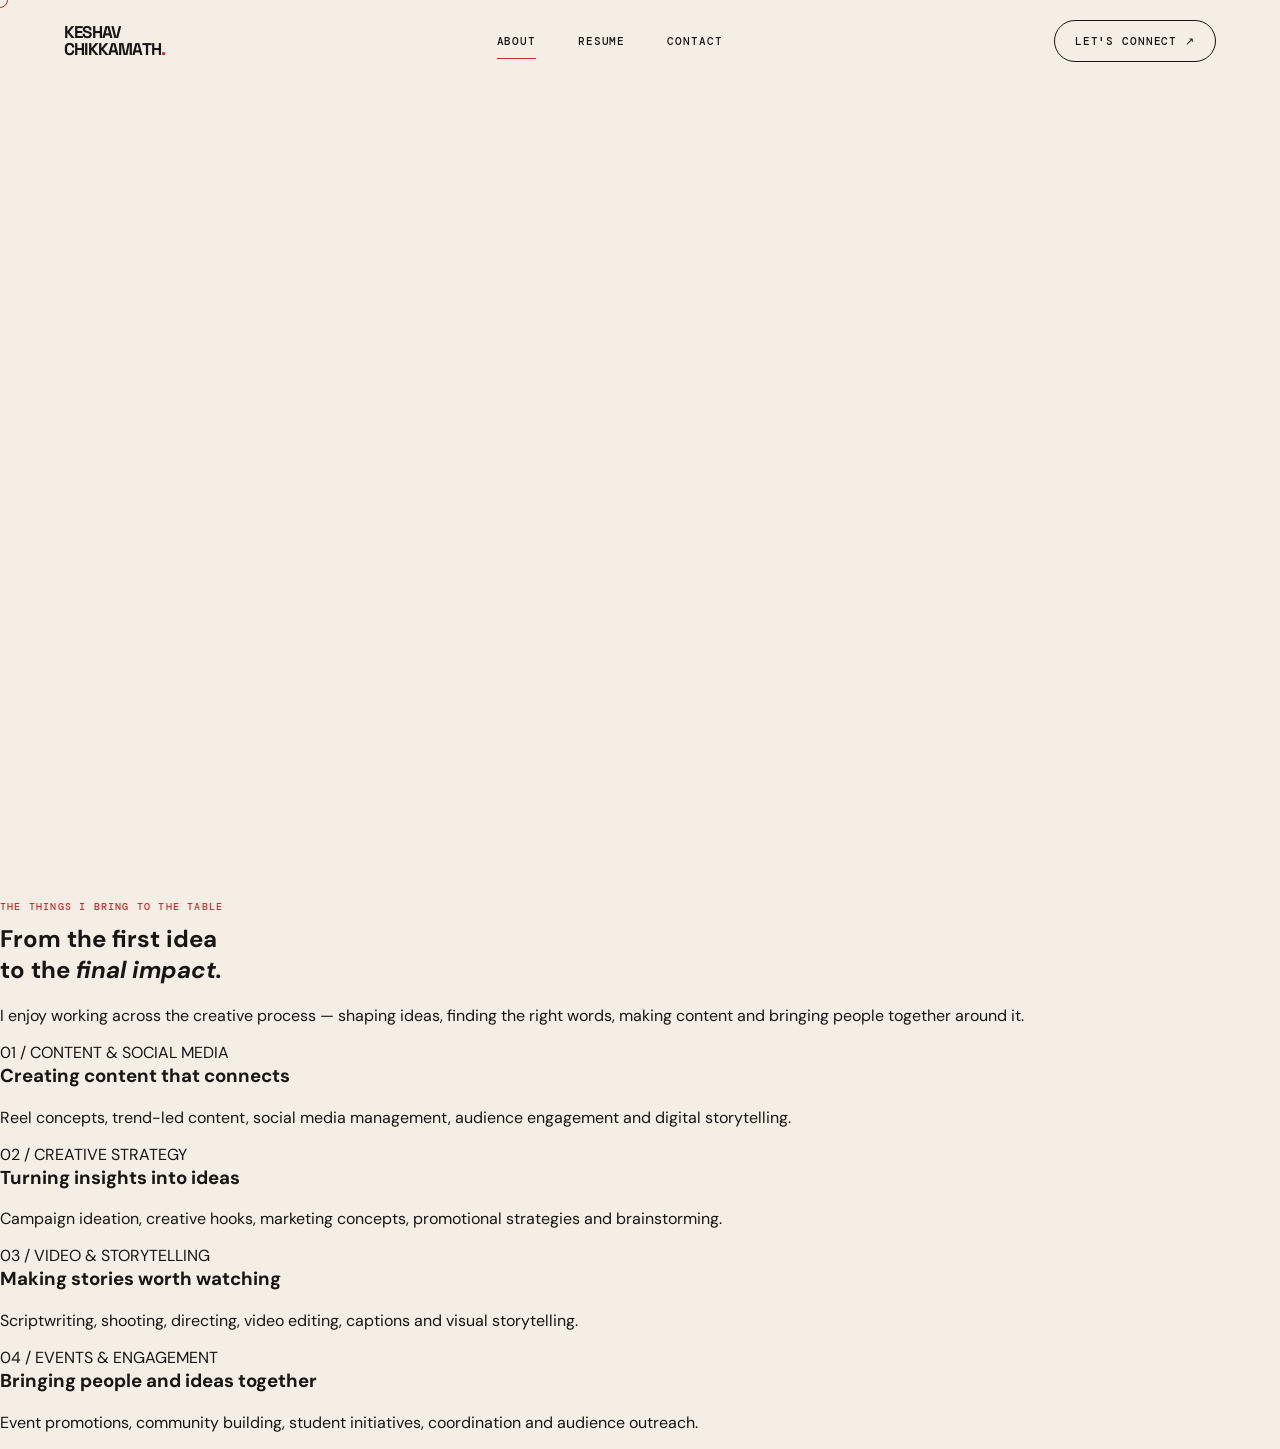
==== index.html @ b5259163 "Add expertise and skills section below About hero" ====
<!doctype html>
<html lang="en">
<head>
  <meta charset="utf-8"><meta name="viewport" content="width=device-width,initial-scale=1">
  <meta name="description" content="Keshav Chikkamath — Content Marketer, Brand Storyteller and aspiring Ad Filmmaker.">
  <meta name="theme-color" content="#f4eee4">
  <title>Keshav Chikkamath — Ideas. Impact. Inspiration.</title>
  <link rel="stylesheet" href="styles.css?v=20261123-head-hover-boundary">
</head>
<body class="home-page">
  <div class="cursor-dot" aria-hidden="true"></div>
  <header class="site-header">
    <a class="wordmark" href="index.html">KESHAV<br>CHIKKAMATH<span>.</span></a>
    <nav aria-label="Main navigation">
      <a class="active" href="index.html">About</a><a href="resume.html">Resume</a><a href="contact.html">Contact</a>
    </nav>
    <button class="menu-toggle" aria-label="Toggle menu" aria-expanded="false">☰</button>
    <a class="header-cta" href="contact.html">Let's connect ↗</a>
  </header>

  <main>
  <section class="hero-stage video-hero">

    <video
      id="heroVideo"
      class="hero-video"
      autoplay
      muted
      loop
      playsinline
      preload="auto"
    >
      <source
        src="./Man_typing_on_laptop_71f9d0cd_1080p.mp4"
        type="video/mp4"
      >
    </video>

    <button class="hotspot video-hotspot brain-hotspot"
      data-href="creativity.html"
      data-sound
      aria-label="See my creativity">
      <span class="hotspot-label">See my creativity ↗</span>
    </button>

    <button class="hotspot video-hotspot laptop-hotspot"
      data-href="work.html"
      data-sound
      aria-label="See my work">
      <span class="hotspot-label">See my work ↗</span>
    </button>

    <button class="hotspot video-hotspot bag-hotspot"
      data-href="journey.html"
      data-sound
      aria-label="See my background">
      <span class="hotspot-label">See my background ↗</span>
    </button>

  </section>
  <section class="expertise-section" id="expertise">
    <div class="expertise-heading">
      <p class="eyebrow">THE THINGS I BRING TO THE TABLE</p>
      <h2>From the first idea<br>to the <em>final impact.</em></h2>
      <p>I enjoy working across the creative process — shaping ideas, finding the right words, making content and bringing people together around it.</p>
    </div>
    <div class="expertise-grid">
      <article class="expertise-card expertise-pink"><span>01 / CONTENT &amp; SOCIAL MEDIA</span><h3>Creating content that connects</h3><p>Reel concepts, trend-led content, social media management, audience engagement and digital storytelling.</p></article>
      <article class="expertise-card expertise-blue"><span>02 / CREATIVE STRATEGY</span><h3>Turning insights into ideas</h3><p>Campaign ideation, creative hooks, marketing concepts, promotional strategies and brainstorming.</p></article>
      <article class="expertise-card expertise-yellow"><span>03 / VIDEO &amp; STORYTELLING</span><h3>Making stories worth watching</h3><p>Scriptwriting, shooting, directing, video editing, captions and visual storytelling.</p></article>
      <article class="expertise-card expertise-lilac"><span>04 / EVENTS &amp; ENGAGEMENT</span><h3>Bringing people and ideas together</h3><p>Event promotions, community building, student initiatives, coordination and audience outreach.</p></article>
    </div>
  </section>
  </main>
  <script src="script.js"></script>
</body>
</html>
---- styles.css ----
@import url('https://fonts.googleapis.com/css2?family=DM+Mono:wght@400;500&family=DM+Sans:wght@400;500;600;700;800&family=Space+Grotesk:wght@400;500;600;700&display=swap');
:root{--paper:#f4eee4;--paper2:#ebe1d3;--ink:#171615;--red:#c92c2c;--muted:#746e66;--line:rgba(23,22,21,.18);--display:'Space Grotesk',sans-serif;--body:'DM Sans',sans-serif;--mono:'DM Mono',monospace}
*{box-sizing:border-box}html{scroll-behavior:smooth}body{margin:0;background:var(--paper);color:var(--ink);font-family:var(--body);cursor:auto}a{color:inherit;text-decoration:none}button{font:inherit;color:inherit}.cursor-dot{position:fixed;top:-8px;left:-8px;width:16px;height:16px;border:1px solid var(--red);border-radius:50%;pointer-events:none;z-index:1000;transition:width .18s,height .18s,background .18s;mix-blend-mode:multiply}.cursor-hover{width:30px;height:30px;background:rgba(201,44,44,.14)}
.site-header{height:82px;padding:0 5vw;display:flex;align-items:center;justify-content:space-between;position:relative;z-index:20;background:var(--paper)}.wordmark{font:700 17px/1 var(--display);letter-spacing:-.8px}.wordmark span{color:var(--red)}.site-header nav{display:flex;gap:42px}.site-header nav a,.header-cta{font:500 11px var(--mono);text-transform:uppercase;letter-spacing:.08em}.site-header nav a{padding:10px 0;border-bottom:1px solid transparent}.site-header nav a:hover,.site-header nav a.active{border-color:var(--red)}.header-cta{border:1px solid var(--ink);padding:13px 20px;border-radius:50px;transition:.2s}.header-cta:hover{background:var(--red);border-color:var(--red);color:white}.menu-toggle{display:none;border:0;background:none;font-size:22px}
.hero-stage{position:relative;min-height:min(760px,calc(100vh - 82px));overflow:hidden;background:#eae2d7}.hero-art{position:absolute;inset:0;width:100%;height:100%;object-fit:cover;object-position:center;display:block}.hero-overlay{position:absolute;inset:0;pointer-events:none}.hero-copy{position:absolute;left:5.5%;top:16%;max-width:34%;pointer-events:none}.eyebrow,.section-kicker,.page-topline,.reel-tag,.timeline-date{font:500 10px var(--mono);letter-spacing:.12em;text-transform:uppercase}.eyebrow{color:var(--red)}h1,h2,h3,p{margin-top:0}.hero-copy h1{font:700 clamp(48px,7vw,104px)/.82 var(--display);letter-spacing:-.085em;text-transform:uppercase;color:var(--red);margin:26px 0 24px}.hero-copy h1 em,.page-hero h1 em,.contact-hero h1 em{font-style:normal;color:var(--ink)}.role-line{font-size:clamp(14px,1.5vw,19px);font-weight:600;line-height:1.45}.hotspot{position:absolute;border:0;background:transparent;pointer-events:auto;cursor:pointer;border-radius:16px}.hotspot:focus-visible{outline:3px solid var(--red);outline-offset:5px}.hotspot-label{position:absolute;white-space:nowrap;background:var(--paper);border:1px solid var(--ink);padding:11px 15px;font:600 12px var(--mono);box-shadow:4px 4px 0 var(--red);opacity:0;transform:translateY(8px);transition:.2s}.hotspot:hover .hotspot-label,.hotspot:focus-visible .hotspot-label{opacity:1;transform:translateY(0)}.brain-hotspot{right:17%;top:8%;width:23%;height:29%}.brain-hotspot .hotspot-label{right:0;bottom:-4px}.laptop-hotspot{left:11%;bottom:8%;width:29%;height:34%}.laptop-hotspot .hotspot-label{left:20%;top:5%}.bag-hotspot{right:6%;bottom:8%;width:23%;height:43%}.bag-hotspot .hotspot-label{right:0;bottom:8%}.tiny-note{position:absolute;left:36%;top:14%;font:italic 16px var(--display);transform:rotate(-7deg);pointer-events:none}.hero-bottom-note{position:absolute;bottom:18px;left:50%;transform:translateX(-50%);display:flex;align-items:center;gap:14px;font:11px var(--mono);pointer-events:none}.scribble-line{width:38px;height:1px;background:var(--ink)}
.paper-section{padding:110px 10vw;display:grid;grid-template-columns:1fr 1.3fr 1.2fr;gap:28px;align-items:start}.section-kicker{color:var(--red)}.intro-strip h2,.section-heading h2,.evidence-section h2{font:600 clamp(34px,4.6vw,62px)/.98 var(--display);letter-spacing:-.07em}.intro-strip h2 span,.section-heading h2 span,.evidence-section h2 span{color:var(--red)}.intro-strip>p{max-width:390px;color:#514b45;line-height:1.7;font-size:15px}.text-link{grid-column:3;font:500 11px var(--mono);text-transform:uppercase;border-bottom:1px solid var(--red);padding-bottom:8px;justify-self:start}.three-door-section{padding:30px 5vw 120px}.door-grid{display:grid;grid-template-columns:repeat(3,1fr);gap:16px;margin-top:24px}.door-card{min-height:340px;padding:28px;position:relative;overflow:hidden;display:flex;flex-direction:column;justify-content:flex-end;transition:transform .35s,opacity .6s;opacity:0;transform:translateY(20px)}.door-card.revealed{opacity:1;transform:none}.door-card:hover{transform:translateY(-8px)}.door-red{background:var(--red);color:white}.door-cream{background:#e5d8c7}.door-black{background:var(--ink);color:var(--paper)}.door-number{position:absolute;top:24px;left:26px;font:11px var(--mono)}.door-illustration{position:absolute;right:28px;top:24px;font:100px var(--display);opacity:.35}.door-card h3{font:700 clamp(35px,4vw,55px)/.9 var(--display);letter-spacing:-.07em;margin-bottom:14px}.door-card p{font-size:13px;max-width:220px;opacity:.8}.door-arrow{position:absolute;right:28px;bottom:26px;font-size:25px}
.site-footer{border-top:1px solid var(--line);padding:24px 5vw;display:flex;justify-content:space-between;gap:20px;font:10px var(--mono);text-transform:uppercase;letter-spacing:.06em}.site-footer a{color:var(--red)}
.inner-page{padding:0 5vw 90px}.page-topline{display:flex;justify-content:space-between;padding:25px 0;border-bottom:1px solid var(--line);color:var(--muted)}.page-topline a{color:var(--red)}.page-hero{min-height:410px;padding:90px 8vw 75px;position:relative;overflow:hidden}.page-hero h1,.contact-hero h1{font:700 clamp(62px,10vw,130px)/.82 var(--display);letter-spacing:-.09em;margin:22px 0}.page-hero>p:not(.eyebrow),.contact-hero>p:not(.eyebrow){max-width:490px;font-size:17px;line-height:1.6;color:#57514b}.creative-hero:after{content:"✳";position:absolute;right:12%;top:14%;font-size:210px;color:var(--red);opacity:.12;transform:rotate(18deg)}.sticker{position:absolute;right:16%;bottom:42px;background:var(--red);color:white;padding:22px 17px;font:700 15px/1.1 var(--display);transform:rotate(9deg);border-radius:50%}
.content-section{padding:50px 8vw 100px}.section-heading{display:flex;align-items:end;justify-content:space-between;gap:20px}.section-intro{max-width:620px;line-height:1.7;color:var(--muted)}code{background:#e5d8c7;padding:3px 6px}.reel-grid{display:grid;grid-template-columns:repeat(3,1fr);gap:16px;margin-top:35px}.reel-tile{min-height:310px;padding:22px;display:flex;flex-direction:column;justify-content:flex-end;position:relative;overflow:hidden;transition:transform .3s,opacity .6s;opacity:0;transform:translateY(18px)}.reel-tile.revealed{opacity:1;transform:none}.reel-tile:hover{transform:translateY(-6px)}.reel-one{background:#d9c9b7}.reel-two{background:var(--red);color:white}.reel-three{background:#20201e;color:white}.reel-tile:before{content:"";position:absolute;width:210px;height:210px;border:1px solid currentColor;border-radius:50%;right:-45px;top:-40px;opacity:.25}.reel-tile b{font:700 34px/.95 var(--display);letter-spacing:-.06em;max-width:220px}.reel-tag{position:absolute;top:22px;left:22px}.reel-tile small{font:10px var(--mono);margin-top:14px;opacity:.75}.play-mark{position:absolute;right:22px;bottom:22px;font-size:26px}.note-card{margin-top:40px;padding:25px;background:#e8ddcf;display:flex;align-items:center;gap:25px;flex-wrap:wrap}.note-card strong{font:700 24px var(--display)}.note-card span{flex:1;color:var(--muted)}.note-card a{color:var(--red);font:11px var(--mono);text-transform:uppercase}
.laptop-section{padding:35px 8vw 95px}.laptop-shell{max-width:1000px;margin:auto}.laptop-top{height:36px;background:#292927;color:#f4eee4;border-radius:12px 12px 0 0;padding:0 18px;display:flex;align-items:center;justify-content:space-between;font:10px var(--mono)}.camera-dot{width:5px;height:5px;border-radius:50%;background:#777}.window-controls{letter-spacing:8px}.desktop{min-height:500px;background:#d9d1c5;display:grid;grid-template-columns:150px 1fr;border:9px solid #292927;border-top:0}.desktop-sidebar{background:#272725;color:#e9e0d4;padding:22px 15px;display:flex;flex-direction:column;gap:25px;font:9px var(--mono);letter-spacing:.07em}.avatar-chip{width:42px;height:42px;border-radius:50%;background:var(--red);display:grid;place-items:center;font:700 15px var(--display)}.desktop-main{padding:30px;position:relative}.desktop-welcome h2{font:700 38px/.9 var(--display);letter-spacing:-.06em;margin:12px 0}.desktop-welcome p{color:var(--muted);font-size:12px}.folder-grid{display:grid;grid-template-columns:repeat(4,1fr);gap:12px;margin-top:25px}.folder{background:rgba(255,255,255,.55);border:1px solid rgba(0,0,0,.1);padding:15px 10px;display:flex;flex-direction:column;align-items:flex-start;gap:8px;text-align:left;cursor:pointer;transition:.2s}.folder:hover{background:white;transform:translateY(-4px);box-shadow:4px 4px 0 var(--red)}.folder-icon{font-size:28px;color:var(--red)}.folder b{font-size:11px}.folder small{font-size:9px;color:var(--muted)}.project-window{display:none;position:absolute;right:25px;bottom:24px;width:min(440px,calc(100% - 50px));background:var(--paper);border:1px solid var(--ink);padding:28px;box-shadow:8px 8px 0 var(--red);z-index:2}.project-window.project-open{display:block;animation:pop .25s ease}.project-window h3{font:700 30px/.95 var(--display);letter-spacing:-.06em;margin:14px 0}.project-window p{font-size:13px;line-height:1.65;color:#5c554e}.close-project{position:absolute;right:12px;top:8px;border:0;background:none;font-size:23px;cursor:pointer}.project-footnote{font:9px var(--mono);color:var(--red)}.laptop-base{height:15px;width:108%;margin-left:-4%;background:linear-gradient(#999,#c9c2b8);border-radius:0 0 35px 35px}.evidence-section{padding:20px 8vw 100px}.evidence-grid{display:grid;grid-template-columns:repeat(3,1fr);gap:18px;perspective:1100px}.evidence-card{position:relative;isolation:isolate;overflow:hidden;padding:26px;background:linear-gradient(135deg,rgba(255,255,255,.68),rgba(255,255,255,.22));border:1px solid rgba(255,255,255,.78);border-top-color:rgba(255,255,255,.95);border-left-color:rgba(255,255,255,.9);border-radius:18px;box-shadow:0 12px 28px rgba(53,42,30,.12),inset 0 1px 0 rgba(255,255,255,.8),inset 0 -1px 0 rgba(255,255,255,.28);backdrop-filter:blur(16px);-webkit-backdrop-filter:blur(16px);display:flex;flex-direction:column;gap:14px;min-height:165px;opacity:0;transform:translateY(15px) rotateX(3deg);transition:opacity .5s,transform .35s,box-shadow .35s}.evidence-card:before{content:"";position:absolute;z-index:-1;inset:0;background:radial-gradient(circle at 12% 0%,rgba(255,255,255,.9),transparent 48%),linear-gradient(145deg,rgba(255,255,255,.22),transparent 60%);pointer-events:none}.evidence-card.revealed{opacity:1;transform:none}.evidence-card:hover{transform:translateY(-7px);box-shadow:0 20px 38px rgba(53,42,30,.18),inset 0 1px 0 rgba(255,255,255,.95)}.evidence-card b{font:700 clamp(24px,2.5vw,32px)/1.05 var(--display);color:var(--red);letter-spacing:-.04em}.evidence-card span{font-size:13px;line-height:1.55;color:#514a43}
.journey-hero{background:#e9dfd2;margin-top:20px}.journey-hero:after{content:"✂";position:absolute;right:12%;top:15%;font-size:180px;opacity:.13;transform:rotate(-20deg)}.timeline{max-width:820px;margin:65px auto 100px;padding-left:40px;border-left:1px dashed var(--red)}.timeline-item{position:relative;margin:0 0 45px;opacity:0;transform:translateY(18px);transition:.5s}.timeline-item.revealed{opacity:1;transform:none}.timeline-item:before{content:"";position:absolute;left:-47px;top:3px;width:13px;height:13px;background:var(--red);border:4px solid var(--paper);border-radius:50%}.timeline-date{display:block;color:var(--red);margin-bottom:12px}.timeline-paper{position:relative;background:#fffaf1;padding:35px;max-width:650px;box-shadow:5px 7px 0 #d9cbbb;transform:rotate(-1deg)}.timeline-item:nth-child(even) .timeline-paper{transform:rotate(1deg)}.timeline-paper h2{font:700 30px var(--display);letter-spacing:-.05em;margin:8px 0}.timeline-paper p{color:#5b554f;line-height:1.6;margin:0;max-width:520px}.paper-stamp{font:10px var(--mono);color:var(--red);border:1px solid var(--red);padding:5px 8px;display:inline-block;transform:rotate(-5deg)}.paper-red{background:#d23832;color:white}.paper-red p,.paper-red .paper-stamp{color:white}.paper-red .paper-stamp{border-color:white}.paper-dark{background:#252422;color:white}.paper-dark p{color:#d1c8bc}.paper-dark .paper-stamp{color:#f1c8c0;border-color:#f1c8c0}.tape{position:absolute;top:-9px;left:42%;width:75px;height:20px;background:rgba(201,44,44,.24);transform:rotate(-4deg)}.closing-note{text-align:center;padding:65px 20px;background:#e9dfd2}.closing-note h2{font:700 clamp(38px,6vw,72px)/.95 var(--display);letter-spacing:-.07em;margin:20px 0 30px}.closing-note h2 em{color:var(--red);font-style:normal}.button-link{display:inline-block;background:var(--red);color:white;padding:15px 22px;border-radius:50px;font:11px var(--mono);text-transform:uppercase;letter-spacing:.06em;transition:.2s}.button-link:hover{background:var(--ink);transform:translateY(-3px)}
.resume-hero{padding-bottom:45px}.resume-preview{max-width:900px;margin:0 auto;background:white;border:1px solid var(--line);box-shadow:0 15px 50px rgba(0,0,0,.08)}.resume-toolbar{height:48px;padding:0 18px;background:#242321;color:white;display:flex;justify-content:space-between;align-items:center;font:10px var(--mono)}.resume-toolbar a{color:#f3b5ae}.resume-preview iframe{width:100%;height:1050px;border:0;display:block}
.contact-hero{padding:100px 8vw 80px;background:#e9dfd2}.contact-hero h1{font-size:clamp(58px,9vw,118px)}.email-big{display:inline-block;margin-top:28px;font:600 clamp(17px,2.4vw,29px) var(--display);border-bottom:2px solid var(--red);padding-bottom:8px;overflow-wrap:anywhere}.contact-links{display:grid;grid-template-columns:repeat(3,1fr);gap:14px;padding:45px 0}.contact-links a{padding:25px;border:1px solid var(--line);display:flex;flex-direction:column;gap:20px;transition:.2s}.contact-links a:hover{background:var(--red);color:white;transform:translateY(-5px)}.contact-links span{font:10px var(--mono);letter-spacing:.1em}.contact-links b{font:600 21px var(--display)}
@keyframes pop{from{opacity:0;transform:scale(.96) translateY(8px)}to{opacity:1;transform:scale(1) translateY(0)}}
@media(max-width:800px){.site-header{height:70px;padding:0 5vw}.site-header nav{display:none;position:absolute;top:70px;left:0;right:0;background:var(--paper);padding:22px 5vw;flex-direction:column;gap:18px;border-bottom:1px solid var(--line)}.site-header nav.nav-open{display:flex}.menu-toggle{display:block;margin-left:auto;margin-right:18px}.header-cta{font-size:9px;padding:10px 13px}.hero-stage{min-height:680px}.hero-art{object-fit:cover;object-position:52% center}.hero-copy{left:6%;top:8%;max-width:54%}.hero-copy h1{font-size:clamp(44px,10vw,76px)}.tiny-note{display:none}.brain-hotspot{right:8%;top:27%;width:34%;height:18%}.laptop-hotspot{left:5%;bottom:10%;width:42%;height:25%}.bag-hotspot{right:4%;bottom:8%;width:33%;height:33%}.paper-section{padding:75px 7vw;grid-template-columns:1fr 1fr}.intro-strip>p{grid-column:2}.text-link{grid-column:2}.door-grid{grid-template-columns:1fr}.door-card{min-height:260px}.reel-grid{grid-template-columns:1fr 1fr}.desktop{grid-template-columns:95px 1fr}.desktop-sidebar{font-size:7px;padding:15px 8px}.desktop-main{padding:20px}.folder-grid{grid-template-columns:repeat(2,1fr)}.evidence-grid{grid-template-columns:1fr}.contact-links{grid-template-columns:1fr}.resume-preview iframe{height:800px}}
@media(max-width:520px){.site-header{padding:0 4vw}.wordmark{font-size:14px}.header-cta{display:none}.hero-stage{min-height:610px}.hero-art{object-position:51% center}.hero-copy{top:6%;max-width:65%}.hero-copy h1{font-size:48px}.role-line{font-size:12px}.brain-hotspot{top:32%;right:4%;width:40%;height:15%}.laptop-hotspot{left:3%;bottom:9%;width:48%;height:23%}.bag-hotspot{right:2%;bottom:8%;width:36%;height:31%}.hero-bottom-note{font-size:9px;white-space:nowrap}.paper-section{display:block;padding:65px 7vw}.intro-strip h2{margin:25px 0}.intro-strip>p{margin-bottom:22px}.text-link{display:inline-block}.three-door-section{padding:20px 5vw 70px}.site-footer{flex-wrap:wrap;font-size:9px}.page-topline{font-size:8px}.page-hero{padding:65px 6vw 55px;min-height:350px}.page-hero h1,.contact-hero h1{font-size:60px}.sticker{right:8%;bottom:15px;font-size:11px}.content-section,.laptop-section,.evidence-section{padding:35px 4vw 65px}.section-heading{display:block}.section-heading h2{margin-top:20px}.reel-grid{grid-template-columns:1fr}.reel-tile{min-height:240px}.desktop{grid-template-columns:1fr;border-width:6px}.desktop-sidebar{display:none}.desktop-main{padding:15px}.desktop-welcome h2{font-size:32px}.folder-grid{gap:8px}.folder{padding:12px 8px}.folder b{font-size:10px}.project-window{right:10px;bottom:10px;width:calc(100% - 20px);padding:22px}.project-window h3{font-size:25px}.timeline{margin:45px 0 70px;padding-left:25px}.timeline-item:before{left:-32px}.timeline-paper{padding:25px 20px}.timeline-paper h2{font-size:24px}.contact-hero{padding:70px 6vw}.contact-links{padding:25px 0}.resume-preview iframe{height:650px}.resume-toolbar{font-size:8px;padding:0 10px}}
@media(prefers-reduced-motion:reduce){*,*::before,*::after{scroll-behavior:auto!important;animation-duration:.01ms!important;transition-duration:.01ms!important}}


/* =========================================================
   HOMEPAGE VIDEO + CLICKABLE HOTSPOTS
   One positioning system only — percentages are relative
   to the full visible video stage.
   ========================================================= */

.video-hero {
  position: relative !important;
  width: 100% !important;
  height: calc(100svh - 82px) !important;
  min-height: 520px !important;
  max-height: none !important;
  margin: 0 !important;
  aspect-ratio: auto !important;
  overflow: hidden !important;
  isolation: isolate;
  background: #f4eee4;
}

.video-hero .hero-video {
  position: absolute !important;
  inset: 0 !important;
  display: block !important;
  width: 100% !important;
  height: 100% !important;
  object-fit: cover !important;
  object-position: center center !important;
  z-index: 1;
}

/* Invisible hit areas: match the actual objects, not the whole screen. */
.video-hero .video-hotspot {
  position: absolute !important;
  display: block !important;
  z-index: 5 !important;
  margin: 0 !important;
  padding: 0 !important;
  border: 0 !important;
  border-radius: 0 !important;
  background: transparent !important;
  box-shadow: none !important;
  cursor: pointer !important;
  overflow: visible !important;
  -webkit-tap-highlight-color: transparent;
}

.video-hero .video-hotspot:hover,
.video-hero .video-hotspot:active {
  background: transparent !important;
  box-shadow: none !important;
}

.video-hero .video-hotspot:focus-visible {
  outline: 2px dashed var(--red) !important;
  outline-offset: 4px;
}

/* Same label styling for all three hotspots. */
.video-hero .hotspot-label {
  position: absolute !important;
  z-index: 10 !important;
  display: flex !important;
  align-items: center !important;
  justify-content: center !important;
  width: 190px !important;
  min-width: 190px !important;
  max-width: 190px !important;
  height: 42px !important;
  min-height: 42px !important;
  box-sizing: border-box !important;
  padding: 0 8px !important;
  margin: 0 !important;
  white-space: nowrap !important;
  overflow: hidden !important;
  text-overflow: clip !important;
  background: var(--paper) !important;
  color: var(--ink) !important;
  border: 1px solid var(--ink) !important;
  border-bottom: 3px solid var(--red) !important;
  box-shadow: 4px 4px 0 var(--red) !important;
  font: 600 11px var(--mono) !important;
  line-height: 1 !important;
  opacity: 0 !important;
  visibility: hidden !important;
  transform: translateY(8px) !important;
  transition: opacity .2s ease, transform .2s ease, visibility .2s ease !important;
}

/* HEAD — label sits to the right of the head, not over the face. */
.video-hero .brain-hotspot {
  /* Clickable area covers the hair/head region so tapping the hair opens Creativity. */
  left: 51% !important;
  top: 0% !important;
  width: 21% !important;
  height: 25% !important;
}
.video-hero .brain-hotspot .hotspot-label {
  left: calc(100% + 12px) !important;
  right: auto !important;
  top: 48% !important;
  bottom: auto !important;
  transform: translate(0, 8px) !important;
}

/* LAPTOP — label sits just above the laptop. */
.video-hero .laptop-hotspot {
  left: 51% !important;
  top: 62% !important;
  width: 36% !important;
  height: 34% !important;
}
.video-hero .laptop-hotspot .hotspot-label {
  left: 50% !important;
  right: auto !important;
  top: -12px !important;
  bottom: auto !important;
  transform: translate(-50%, 8px) !important;
}

/* BACKPACK — label sits just to the right of the backpack. */
.video-hero .bag-hotspot {
  /* Hit area follows the backpack strap on the wearer's right shoulder. */
  left: 36% !important;
  top: 40% !important;
  width: 13% !important;
  height: 43% !important;
}
.video-hero .bag-hotspot .hotspot-label {
  /* Keep the background label beside the backpack, away from the laptop. */
  left: auto !important;
  right: calc(100% + 12px) !important;
  top: 8% !important;
  bottom: auto !important;
  transform: translate(0, 8px) !important;
}

/* Reveal all three labels with identical behaviour. */
.video-hero .video-hotspot:hover .hotspot-label,
.video-hero .video-hotspot:focus-visible .hotspot-label {
  opacity: 1 !important;
  visibility: visible !important;
}
.video-hero .brain-hotspot:hover .hotspot-label,
.video-hero .brain-hotspot:focus-visible .hotspot-label,
.video-hero .bag-hotspot:hover .hotspot-label,
.video-hero .bag-hotspot:focus-visible .hotspot-label {
  transform: translate(0, 0) !important;
}
.video-hero .laptop-hotspot:hover .hotspot-label,
.video-hero .laptop-hotspot:focus-visible .hotspot-label {
  transform: translate(-50%, 0) !important;
}

/* Smaller screens: preserve the full-screen stage and keep labels compact. */
@media (max-width: 800px) {
  .video-hero {
    height: calc(100svh - 70px) !important;
    min-height: 480px !important;
  }
  .video-hero .hero-video {
    object-position: center center !important;
  }
  .video-hero .hotspot-label {
    width: 170px !important;
    min-width: 170px !important;
    max-width: 170px !important;
    height: 38px !important;
    min-height: 38px !important;
    font-size: 9px !important;
  }
  .video-hero .brain-hotspot {
    /* Broader head/hair target on narrow screens too. */
    left: 43% !important;
    top: 2% !important;
    width: 27% !important;
    height: 25% !important;
  }
  .video-hero .laptop-hotspot {
    left: 48% !important;
    top: 64% !important;
    width: 43% !important;
    height: 32% !important;
  }
  .video-hero .bag-hotspot {
    left: 34% !important;
    top: 40% !important;
    width: 16% !important;
    height: 44% !important;
  }
  .video-hero .bag-hotspot .hotspot-label {
    left: auto !important;
    right: calc(100% + 5px) !important;
    top: 8% !important;
  }
}

@media (max-width: 520px) {
  .video-hero {
    min-height: 420px !important;
  }
  .video-hero .hotspot-label {
    width: 150px !important;
    min-width: 150px !important;
    max-width: 150px !important;
    height: 34px !important;
    min-height: 34px !important;
    font-size: 8px !important;
  }
  .video-hero .brain-hotspot .hotspot-label,
  .video-hero .bag-hotspot .hotspot-label {
    left: calc(100% + 5px) !important;
  }
  .video-hero .laptop-hotspot .hotspot-label {
    top: -8px !important;
  }
}

@media (prefers-reduced-motion: reduce) {
  .video-hero .hotspot-label {
    transition: none !important;
  }
}

/* FINAL OVERRIDE: all three homepage hover dialogue boxes are identical. */
.video-hero .video-hotspot > .hotspot-label,
.video-hero .brain-hotspot > .hotspot-label,
.video-hero .laptop-hotspot > .hotspot-label,
.video-hero .bag-hotspot > .hotspot-label {
  display: flex !important;
  align-items: center !important;
  justify-content: center !important;
  width: 200px !important;
  min-width: 200px !important;
  max-width: 200px !important;
  height: 46px !important;
  min-height: 46px !important;
  max-height: 46px !important;
  flex: 0 0 200px !important;
  box-sizing: border-box !important;
  padding: 0 !important;
  margin: 0 !important;
  font-family: var(--mono) !important;
  font-size: 11px !important;
  font-weight: 600 !important;
  line-height: 1 !important;
  letter-spacing: 0 !important;
  white-space: nowrap !important;
  overflow: hidden !important;
}

@media (max-width: 800px) {
  .video-hero .video-hotspot > .hotspot-label,
  .video-hero .brain-hotspot > .hotspot-label,
  .video-hero .laptop-hotspot > .hotspot-label,
  .video-hero .bag-hotspot > .hotspot-label {
    width: 180px !important;
    min-width: 180px !important;
    max-width: 180px !important;
    height: 42px !important;
    min-height: 42px !important;
    max-height: 42px !important;
    flex-basis: 180px !important;
    font-size: 10px !important;
  }
}

/* FINAL LABEL PLACEMENT: keep labels beside their objects, not over the laptop/face. */
.video-hero .brain-hotspot .hotspot-label {
  left: auto !important;
  right: calc(100% + 12px) !important;
  top: 42% !important;
  bottom: auto !important;
}
.video-hero .bag-hotspot .hotspot-label {
  left: auto !important;
  right: calc(100% + 12px) !important;
  top: 48% !important;
  bottom: auto !important;
}
@media (max-width: 520px) {
  .video-hero .brain-hotspot .hotspot-label,
  .video-hero .bag-hotspot .hotspot-label {
    left: auto !important;
    right: calc(100% + 6px) !important;
  }
}

/* Creativity label: keep the clickable target over the hair, but place its
   dialogue box to the right of the head so it never sits over the nose/face. */
.video-hero .brain-hotspot .hotspot-label {
  left: calc(100% + 10px) !important;
  right: auto !important;
  top: 0% !important;
  bottom: auto !important;
}
@media (max-width: 520px) {
  .video-hero .brain-hotspot .hotspot-label {
    left: auto !important;
    right: calc(100% + 6px) !important;
    top: 0% !important;
  }
}

/* Lift the creativity label slightly so it clears the eyes. */
.video-hero .brain-hotspot .hotspot-label {
  top: -22px !important;
}
@media (max-width: 520px) {
  .video-hero .brain-hotspot .hotspot-label {
    top: -22px !important;
  }
}

/* PRECISE CREATIVITY HOTSPOT + LABEL PLACEMENT (desktop and mobile). */
.video-hero .brain-hotspot {
  left: 52% !important;
  top: 2% !important;
  width: 15% !important;
  height: 13% !important;
}
.video-hero .brain-hotspot .hotspot-label {
  left: calc(100% + 12px) !important;
  right: auto !important;
  top: 0 !important;
  bottom: auto !important;
}
@media (max-width: 800px) {
  .video-hero .brain-hotspot {
    left: 45% !important;
    top: 2% !important;
    width: 20% !important;
    height: 14% !important;
  }
  .video-hero .brain-hotspot .hotspot-label {
    left: auto !important;
    right: calc(100% + 8px) !important;
    top: 0 !important;
    bottom: auto !important;
  }
}
/* Keep labels hidden unless the pointer is actually over that hotspot.
   Keyboard focus still has a visible outline on the button. */
.video-hero .video-hotspot:focus-visible .hotspot-label {
  opacity: 0 !important;
  visibility: hidden !important;
}
.video-hero .video-hotspot:hover .hotspot-label {
  opacity: 1 !important;
  visibility: visible !important;
}

/* CREATIVITY LABEL: centered directly above the head hotspot.
   Keep the hotspot hit-area unchanged until its exact boundary is visually confirmed. */
.video-hero .brain-hotspot > .hotspot-label {
  left: 50% !important;
  right: auto !important;
  top: -54px !important;
  bottom: auto !important;
  transform: translate(-50%, 8px) !important;
}
.video-hero .brain-hotspot:hover > .hotspot-label {
  transform: translate(-50%, 0) !important;
}

/* FINAL HEAD HOTSPOT CORRECTION — tight hair-only target; label above it. */
.video-hero .brain-hotspot {
  left: 51.5% !important;
  top: 0.5% !important;
  width: 12% !important;
  height: 14% !important;
}
.video-hero .brain-hotspot > .hotspot-label {
  left: 50% !important;
  right: auto !important;
  top: -54px !important;
  bottom: auto !important;
  pointer-events: none !important;
  transform: translate(-50%, 8px) !important;
}
.video-hero .brain-hotspot:hover > .hotspot-label {
  transform: translate(-50%, 0) !important;
}
@media (max-width: 800px) {
  .video-hero .brain-hotspot {
    left: 44% !important;
    top: 1% !important;
    width: 17% !important;
    height: 15% !important;
  }
}

/* Creativity label visibility is controlled by exact pointer coordinates in script.js,
   never by the browser's broad :hover state. */
.video-hero .brain-hotspot:hover > .hotspot-label,
.video-hero .brain-hotspot:focus-visible > .hotspot-label {
  opacity: 0 !important;
  visibility: hidden !important;
}
.video-hero .brain-hotspot.pointer-inside-head > .hotspot-label {
  opacity: 1 !important;
  visibility: visible !important;
  transform: translate(-50%, 0) !important;
}
.video-hero .brain-hotspot > .hotspot-label {
  pointer-events: none !important;
}

/* Keep the creativity label inside the visible video stage.
   The hero clips content above its top edge, so do not use a negative top offset. */
.video-hero .brain-hotspot > .hotspot-label {
  left: 50% !important;
  right: auto !important;
  top: 6px !important;
  bottom: auto !important;
  transform: translate(-50%, 0) !important;
  z-index: 30 !important;
}
.video-hero .brain-hotspot.pointer-inside-head > .hotspot-label {
  opacity: 1 !important;
  visibility: visible !important;
  transform: translate(-50%, 0) !important;
}

/* SINGLE SOURCE OF TRUTH — creativity hotspot.
   Its label is placed beside the head and shown only by the pointer-bound
   class added by script.js. It must not appear from generic :hover/focus rules. */
.video-hero .brain-hotspot > .hotspot-label {
  left: calc(100% + 12px) !important;
  right: auto !important;
  top: 0 !important;
  bottom: auto !important;
  transform: none !important;
  pointer-events: none !important;
  opacity: 0 !important;
  visibility: hidden !important;
  z-index: 30 !important;
}
.video-hero .brain-hotspot:hover > .hotspot-label,
.video-hero .brain-hotspot:focus > .hotspot-label,
.video-hero .brain-hotspot:focus-visible > .hotspot-label {
  opacity: 0 !important;
  visibility: hidden !important;
}
.video-hero .brain-hotspot.pointer-inside-head > .hotspot-label {
  opacity: 1 !important;
  visibility: visible !important;
  transform: none !important;
}
@media (max-width: 800px) {
  .video-hero .brain-hotspot > .hotspot-label {
    left: auto !important;
    right: calc(100% + 8px) !important;
    top: 0 !important;
  }
}

/* Head/face interaction area: do not move or resize the video.
   The pointer-bound visibility logic in script.js uses this button's rectangle. */
.video-hero .brain-hotspot {
  left: 48% !important;
  top: 0% !important;
  width: 20% !important;
  height: 50% !important;
}
.video-hero .brain-hotspot > .hotspot-label {
  left: calc(100% + 12px) !important;
  right: auto !important;
  top: 18% !important;
  bottom: auto !important;
  opacity: 0 !important;
  visibility: hidden !important;
  pointer-events: none !important;
  transform: none !important;
}
.video-hero .brain-hotspot:hover > .hotspot-label,
.video-hero .brain-hotspot:focus > .hotspot-label,
.video-hero .brain-hotspot:focus-visible > .hotspot-label {
  opacity: 0 !important;
  visibility: hidden !important;
}
.video-hero .brain-hotspot.pointer-inside-head > .hotspot-label {
  opacity: 1 !important;
  visibility: visible !important;
  transform: none !important;
}
@media (max-width: 800px) {
  .video-hero .brain-hotspot {
    left: 42% !important;
    top: 0% !important;
    width: 27% !important;
    height: 48% !important;
  }
  .video-hero .brain-hotspot > .hotspot-label {
    left: auto !important;
    right: calc(100% + 8px) !important;
    top: 18% !important;
  }
}

/* Fine adjustment: bring the creativity dialogue closer to the head. */
.video-hero .brain-hotspot > .hotspot-label {
  left: calc(100% + 2px) !important;
  right: auto !important;
}
@media (max-width: 800px) {
  .video-hero .brain-hotspot > .hotspot-label {
    left: auto !important;
    right: calc(100% + 2px) !important;
  }
}

/* Position the creativity label nearer the head itself, not beyond the
   far edge of the full head/face hotspot. */
.video-hero .brain-hotspot > .hotspot-label {
  left: 55% !important;
  right: auto !important;
}

/* Final proximity adjustment: move the creativity label substantially left
   within the head hotspot, so it sits beside the head rather than far away. */
.video-hero .brain-hotspot > .hotspot-label {
  left: 10% !important;
  right: auto !important;
}
@media (max-width: 800px) {
  .video-hero .brain-hotspot > .hotspot-label {
    left: 10% !important;
    right: auto !important;
  }
}


/* Final isolated hotspot boundaries and closer creativity label. */
.video-hero .brain-hotspot {
  left: 48% !important;
  top: 0% !important;
  width: 20% !important;
  height: 48% !important;
}
.video-hero .bag-hotspot {
  left: 36% !important;
  top: 50% !important;
  width: 11% !important;
  height: 35% !important;
}
.video-hero .brain-hotspot > .hotspot-label {
  left: 8% !important;
  right: auto !important;
  top: 8% !important;
  bottom: auto !important;
}
@media (max-width: 800px) {
  .video-hero .brain-hotspot {
    left: 42% !important;
    top: 0% !important;
    width: 27% !important;
    height: 48% !important;
  }
  .video-hero .bag-hotspot {
    left: 34% !important;
    top: 50% !important;
    width: 8% !important;
    height: 34% !important;
  }
  .video-hero .brain-hotspot > .hotspot-label {
    left: 8% !important;
    right: auto !important;
    top: 8% !important;
  }
}


/* Correct the head hit area to the actual head in the hero image.
   The red background to the right is deliberately NOT clickable. */
.video-hero .brain-hotspot {
  left: 7% !important;
  top: 2% !important;
  width: 39% !important;
  height: 49% !important;
}
.video-hero .brain-hotspot > .hotspot-label {
  left: 8% !important;
  right: auto !important;
  top: 8% !important;
}
@media (max-width: 800px) {
  .video-hero .brain-hotspot {
    left: 5% !important;
    top: 2% !important;
    width: 48% !important;
    height: 49% !important;
  }
  .video-hero .brain-hotspot > .hotspot-label {
    left: 8% !important;
    right: auto !important;
    top: 8% !important;
  }
}

/* Never show creativity from a generic CSS hover or keyboard focus state. */
.video-hero .brain-hotspot:hover > .hotspot-label,
.video-hero .brain-hotspot:focus > .hotspot-label,
.video-hero .brain-hotspot:focus-visible > .hotspot-label {
  opacity: 0 !important;
  visibility: hidden !important;
}
.video-hero .brain-hotspot.pointer-inside-head > .hotspot-label {
  opacity: 1 !important;
  visibility: visible !important;
}


/* MacBook-inspired work desk */
.macbook-shell{max-width:1120px;margin:18px auto 0;padding:12px 12px 0;background:linear-gradient(145deg,#f7f7f8,#aeb2b8 48%,#e8e9eb);border:1px solid #9da1a7;border-radius:22px 22px 15px 15px;box-shadow:0 24px 55px rgba(25,25,25,.18),inset 0 1px 0 rgba(255,255,255,.9);position:relative}
.macbook-menubar{height:34px!important;border-radius:12px 12px 0 0!important;background:linear-gradient(#333437,#1d1e20)!important;position:relative;padding:0 16px!important}
.mac-traffic{display:flex;gap:7px;align-items:center}.mac-traffic i{width:9px;height:9px;border-radius:50%;display:block;background:#ff5f57}.mac-traffic i:nth-child(2){background:#febc2e}.mac-traffic i:nth-child(3){background:#28c840}
.mac-menu-title{position:absolute;left:50%;transform:translateX(-50%);font:500 10px var(--mono);color:#f5f5f5}
.mac-menu-right{font:9px var(--mono);color:#e5e5e5}
.macos-desktop{min-height:530px!important;border:0!important;grid-template-columns:178px 1fr!important;background:#e9e9ed!important;position:relative;overflow:hidden}
.mac-sidebar{background:linear-gradient(180deg,#e4e4e9,#d9d9e0)!important;color:#444!important;padding:25px 17px!important;gap:19px!important;border-right:1px solid rgba(0,0,0,.08);font:10px var(--body)!important;letter-spacing:0!important}
.mac-sidebar .avatar-chip{width:38px;height:38px;border-radius:11px;background:linear-gradient(145deg,#d83a35,#a91d24);color:white;margin-bottom:8px}
.mac-sidebar-heading{font:600 9px var(--mono);color:#888;letter-spacing:.1em;margin-top:8px}
.mac-sidebar>span:not(.mac-sidebar-heading){padding:7px 8px;border-radius:7px}
.mac-sidebar>span:nth-of-type(2){background:rgba(80,120,210,.15);color:#294f9a}
.mac-sidebar-footer{margin-top:auto;padding:12px 7px 4px;border-top:1px solid rgba(0,0,0,.1);font:9px var(--mono);line-height:1.8;color:#777}
.mac-sidebar-footer small{font:9px var(--body)}
.desktop-main{padding:34px 32px 76px!important;background:linear-gradient(135deg,#f4f4f7,#e8e8ed)}
.desktop-welcome .eyebrow{font-size:9px}
.desktop-welcome h2{font-size:clamp(32px,3.3vw,46px)!important;line-height:.98!important;letter-spacing:-.07em!important}
.desktop-welcome p{font-size:13px!important;color:#777!important}
.folder-grid{grid-template-columns:repeat(5,minmax(0,1fr))!important;gap:12px!important;margin-top:30px!important}
.folder{min-height:132px;border:1px solid rgba(30,30,40,.09)!important;border-radius:11px!important;background:rgba(255,255,255,.78)!important;padding:15px 12px!important;box-shadow:0 3px 10px rgba(0,0,0,.035);gap:9px!important}
.folder:hover{background:#fff!important;box-shadow:0 9px 20px rgba(0,0,0,.1)!important;transform:translateY(-3px)!important}
.folder-icon{font-size:28px!important;line-height:1;color:#4d80cb!important;filter:drop-shadow(0 2px 2px rgba(30,70,130,.15))}
.folder b{font-size:11px!important;line-height:1.3}.folder small{font-size:9px!important;line-height:1.35}
.classroom-folder .folder-icon{color:#4d80cb!important}
.mac-dock{position:absolute;bottom:14px;left:50%;transform:translateX(-50%);display:flex;gap:9px;align-items:center;padding:8px 13px;background:rgba(255,255,255,.58);border:1px solid rgba(255,255,255,.8);border-radius:15px;box-shadow:0 5px 18px rgba(0,0,0,.13);backdrop-filter:blur(14px);z-index:1}
.mac-dock span{width:31px;height:31px;display:grid;place-items:center;border-radius:9px;background:linear-gradient(145deg,#fff,#d9dce5);font-size:16px;color:#4b6595;box-shadow:0 2px 4px rgba(0,0,0,.1)}
.project-window{border-radius:14px!important;background:rgba(250,250,252,.97)!important;box-shadow:0 18px 48px rgba(0,0,0,.2)!important;border:1px solid rgba(255,255,255,.8)!important;backdrop-filter:blur(16px);max-height:85%;overflow:auto}
.project-window h3{font-size:32px!important}
.macbook-base{height:17px!important;width:108%;margin-left:-4%;background:linear-gradient(180deg,#c7c9cd,#92969c 45%,#dfe1e4)!important;border-radius:0 0 32px 32px!important;position:relative}
.macbook-base span{display:block;width:18%;height:5px;margin:auto;background:linear-gradient(#8b8e93,#b7bac0);border-radius:0 0 7px 7px}
.credential-panel{margin:18px 0;padding:15px;background:#f0eee9;border:1px solid rgba(0,0,0,.1);border-radius:10px}
.credential-panel>p{font-size:12px!important;margin:8px 0 12px}
.credential-actions{display:flex;gap:8px;flex-wrap:wrap}
.credential-actions button{padding:9px 11px;border:1px solid #aaa;border-radius:7px;background:#e4e4e8;color:#777;font:9px var(--mono);cursor:not-allowed}
.reach-stats{display:grid;grid-template-columns:repeat(3,1fr);gap:8px;margin:18px 0}
.reach-stats>div{padding:12px 10px;background:#f0eee9;border-radius:9px;border:1px solid rgba(0,0,0,.07)}
.reach-stats b{display:block;font:700 25px var(--display);color:var(--red)}
.reach-stats small{font:8px var(--mono);color:#777}
@media(max-width:900px){.macos-desktop{grid-template-columns:130px 1fr!important}.folder-grid{grid-template-columns:repeat(3,minmax(0,1fr))!important}.mac-sidebar{padding:20px 10px!important}}
@media(max-width:650px){.macbook-shell{padding:7px 7px 0;border-radius:14px 14px 10px 10px}.macbook-menubar{height:30px!important}.mac-menu-right{display:none}.macos-desktop{grid-template-columns:1fr!important;min-height:570px!important}.mac-sidebar{display:none!important}.desktop-main{padding:25px 17px 75px!important}.folder-grid{grid-template-columns:repeat(2,minmax(0,1fr))!important;gap:9px!important}.folder{min-height:115px}.mac-dock{bottom:12px}.project-window{right:10px!important;bottom:10px!important;width:calc(100% - 20px)!important;max-height:78%}.reach-stats b{font-size:21px}.macbook-base{height:13px!important}}

/* Blue macOS-style project folders */
.folder-icon{font-size:27px!important;color:#4d80cb!important;filter:drop-shadow(0 2px 2px rgba(30,70,130,.15));}
.folder-icon::selection{background:transparent}
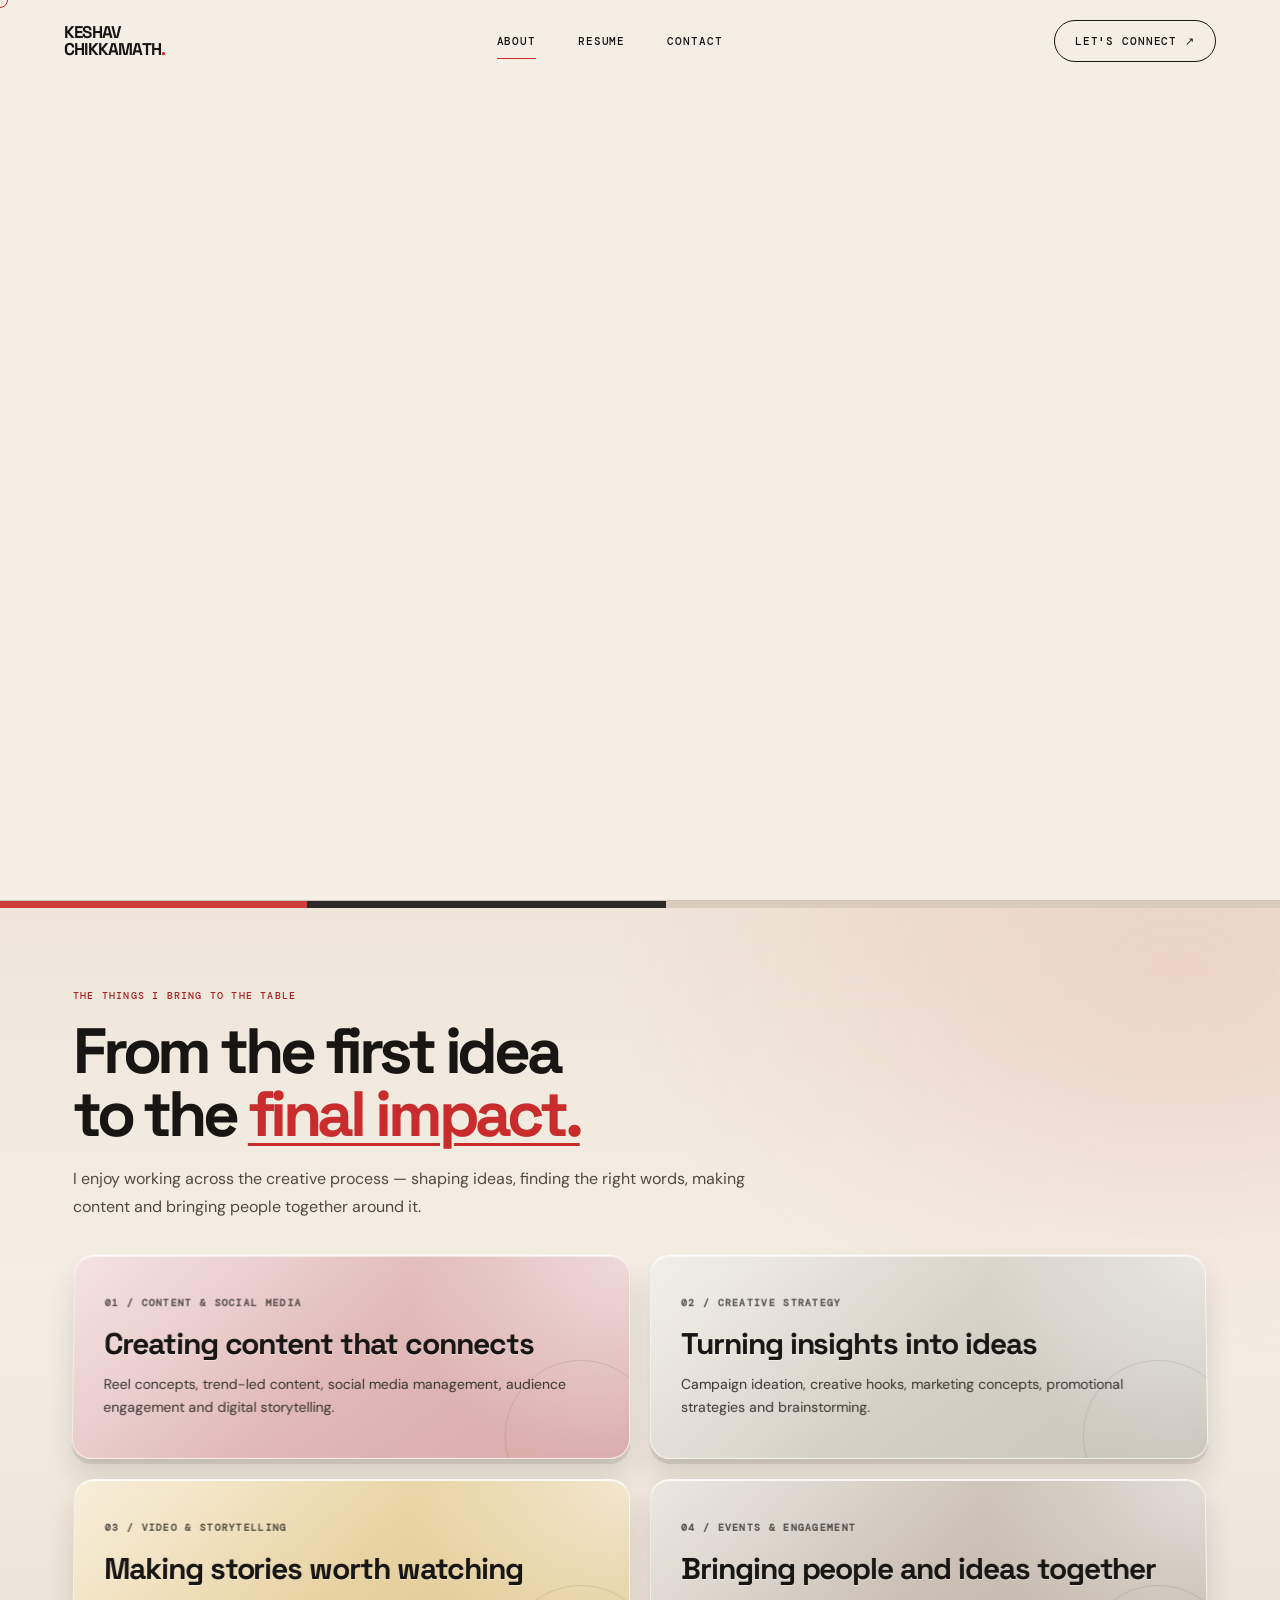
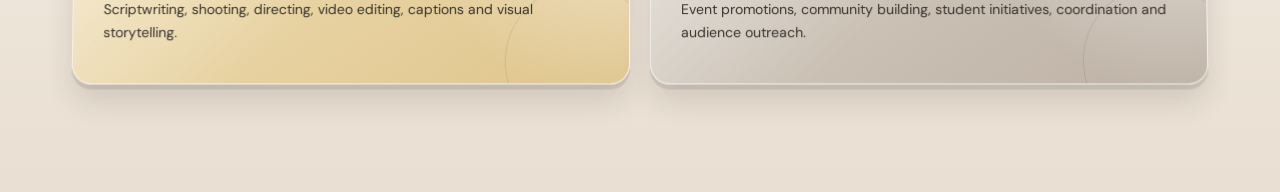
==== commit 93710aee: "Refresh homepage stylesheet version" ====
--- a/index.html
+++ b/index.html
@@ -5,7 +5,7 @@
   <meta name="description" content="Keshav Chikkamath — Content Marketer, Brand Storyteller and aspiring Ad Filmmaker.">
   <meta name="theme-color" content="#f4eee4">
   <title>Keshav Chikkamath — Ideas. Impact. Inspiration.</title>
-  <link rel="stylesheet" href="styles.css?v=20261123-head-hover-boundary">
+  <link rel="stylesheet" href="styles.css?v=20261125-expertise-continuity">
 </head>
 <body class="home-page">
   <div class="cursor-dot" aria-hidden="true"></div>
--- a/styles.css
+++ b/styles.css
@@ -673,3 +673,183 @@
 /* Blue macOS-style project folders */
 .folder-icon{font-size:27px!important;color:#4d80cb!important;filter:drop-shadow(0 2px 2px rgba(30,70,130,.15));}
 .folder-icon::selection{background:transparent}
+
+
+/* About page: expertise section */
+.expertise-section{padding:86px 5.7vw 100px;background:var(--paper)}
+.expertise-heading{max-width:760px;margin:0 0 28px}
+.expertise-heading .eyebrow{margin:0 0 18px}
+.expertise-heading h2{font:700 clamp(38px,5vw,64px)/.98 var(--display);letter-spacing:-.065em;margin:0 0 20px;color:var(--ink)}
+.expertise-heading h2 em{font-style:normal;color:var(--red)}
+.expertise-heading>p:last-child{max-width:730px;color:#625b55;font-size:16px;line-height:1.7;margin:0}
+.expertise-grid{display:grid;grid-template-columns:repeat(2,minmax(0,1fr));gap:16px}
+.expertise-card{min-height:183px;padding:27px;border-radius:24px;border:1px solid rgba(30,30,30,.045);display:flex;flex-direction:column;justify-content:center;transition:transform .25s ease,box-shadow .25s ease}
+.expertise-card:hover{transform:translateY(-5px);box-shadow:0 12px 24px rgba(40,35,30,.08)}
+.expertise-card>span{font:600 10px var(--mono);letter-spacing:.11em;color:#806b6b;margin-bottom:17px}
+.expertise-card h3{font:700 clamp(22px,2.2vw,28px)/1.08 var(--display);letter-spacing:-.035em;color:#252936;margin:0 0 16px}
+.expertise-card p{font-size:15px;line-height:1.65;color:#343b49;margin:0;max-width:560px}
+.expertise-pink{background:#f3dfe2}.expertise-blue{background:#deebf4}.expertise-yellow{background:#f4e9bd}.expertise-lilac{background:#e9e1f1}
+@media(max-width:650px){.expertise-section{padding:65px 6vw 75px}.expertise-heading h2{font-size:clamp(38px,10vw,52px)}.expertise-heading>p:last-child{font-size:14px}.expertise-grid{grid-template-columns:1fr;gap:12px}.expertise-card{min-height:165px;padding:23px;border-radius:20px}.expertise-card p{font-size:14px}}
+
+
+/* Homepage refinement: restore the creativity label beside the actual head.
+   Keep this isolated to the head hotspot; the video and other hotspots stay untouched. */
+.video-hero .brain-hotspot {
+  left: 63% !important;
+  top: 1% !important;
+  width: 22% !important;
+  height: 48% !important;
+}
+.video-hero .brain-hotspot > .hotspot-label {
+  left: auto !important;
+  right: calc(100% + 12px) !important;
+  top: 8% !important;
+  bottom: auto !important;
+  transform: none !important;
+}
+.video-hero .brain-hotspot.pointer-inside-head > .hotspot-label {
+  opacity: 1 !important;
+  visibility: visible !important;
+}
+@media (max-width: 800px) {
+  .video-hero .brain-hotspot {
+    left: 42% !important;
+    top: 1% !important;
+    width: 27% !important;
+    height: 48% !important;
+  }
+  .video-hero .brain-hotspot > .hotspot-label {
+    right: calc(100% + 6px) !important;
+    top: 8% !important;
+  }
+}
+
+/* Expertise: continue the hero's warm paper, torn-red and charcoal visual language. */
+.expertise-section {
+  position: relative;
+  isolation: isolate;
+  overflow: hidden;
+  padding: 88px 5.7vw 108px;
+  background:
+    radial-gradient(ellipse at 92% 8%, rgba(201,44,44,.10), transparent 34%),
+    linear-gradient(180deg, #eee5d8 0%, #f4eee4 42%, #e9dfd2 100%);
+  border-top: 1px solid rgba(23,22,21,.12);
+}
+.expertise-section:before {
+  content: "";
+  position: absolute;
+  z-index: -1;
+  top: 0;
+  left: 0;
+  right: 0;
+  height: 7px;
+  background: linear-gradient(90deg, #c92c2c 0 24%, #171615 24% 52%, #d8cbbb 52% 100%);
+  opacity: .9;
+}
+.expertise-heading {
+  position: relative;
+  max-width: 790px;
+  margin: 0 0 34px;
+}
+.expertise-heading .eyebrow { color: #a52224; }
+.expertise-heading h2 { color: #171615; }
+.expertise-heading h2 em {
+  color: #c92c2c;
+  text-decoration: underline;
+  text-decoration-thickness: 3px;
+  text-underline-offset: 7px;
+}
+.expertise-heading > p:last-child { color: #514a43; }
+.expertise-grid {
+  perspective: 1400px;
+  gap: 20px;
+}
+.expertise-card {
+  position: relative;
+  isolation: isolate;
+  overflow: hidden;
+  min-height: 205px;
+  padding: 30px 30px 28px;
+  border-radius: 20px;
+  border: 1px solid rgba(255,255,255,.72);
+  border-top-color: rgba(255,255,255,.95);
+  box-shadow:
+    0 5px 0 rgba(23,22,21,.10),
+    0 17px 28px rgba(45,34,25,.13),
+    inset 0 1px 0 rgba(255,255,255,.8);
+  transform: translateY(0) rotateX(2deg);
+  transform-style: preserve-3d;
+  transition: transform .28s ease, box-shadow .28s ease, filter .28s ease;
+  backface-visibility: hidden;
+}
+.expertise-card:before {
+  content: "";
+  position: absolute;
+  z-index: -1;
+  inset: 0;
+  background:
+    linear-gradient(135deg, rgba(255,255,255,.48), transparent 48%),
+    radial-gradient(circle at 100% 0%, rgba(255,255,255,.5), transparent 38%);
+  pointer-events: none;
+}
+.expertise-card:after {
+  content: "";
+  position: absolute;
+  right: -28px;
+  bottom: -54px;
+  width: 150px;
+  height: 150px;
+  border: 1px solid currentColor;
+  border-radius: 50%;
+  opacity: .10;
+  pointer-events: none;
+}
+.expertise-card:hover {
+  transform: translateY(-9px) rotateX(0deg);
+  box-shadow:
+    0 8px 0 rgba(23,22,21,.12),
+    0 25px 38px rgba(45,34,25,.19),
+    inset 0 1px 0 rgba(255,255,255,.95);
+  filter: saturate(1.06);
+}
+.expertise-card > span {
+  position: relative;
+  z-index: 1;
+  color: rgba(23,22,21,.68);
+  font-size: 10px;
+  letter-spacing: .13em;
+  margin-bottom: 19px;
+}
+.expertise-card h3 {
+  position: relative;
+  z-index: 1;
+  color: #171615;
+  font-size: clamp(23px,2.35vw,30px);
+  margin-bottom: 13px;
+  text-shadow: 0 1px 0 rgba(255,255,255,.42);
+}
+.expertise-card p {
+  position: relative;
+  z-index: 1;
+  color: #37322d;
+  font-size: 14px;
+  line-height: 1.65;
+}
+.expertise-pink { background: linear-gradient(145deg,#e9c9c8,#d9aaa8); }
+.expertise-blue { background: linear-gradient(145deg,#e5e0d5,#c8c4ba); }
+.expertise-yellow { background: linear-gradient(145deg,#f0dfb6,#dfc58d); }
+.expertise-lilac { background: linear-gradient(145deg,#d8d0c5,#bdb1a4); }
+@media (max-width: 650px) {
+  .expertise-section { padding: 68px 6vw 78px; }
+  .expertise-grid { gap: 16px; }
+  .expertise-card {
+    min-height: 180px;
+    padding: 24px;
+    transform: none;
+  }
+  .expertise-card:hover { transform: translateY(-5px); }
+}
+@media (prefers-reduced-motion: reduce) {
+  .expertise-card { transition: none; }
+  .expertise-card:hover { transform: none; }
+}
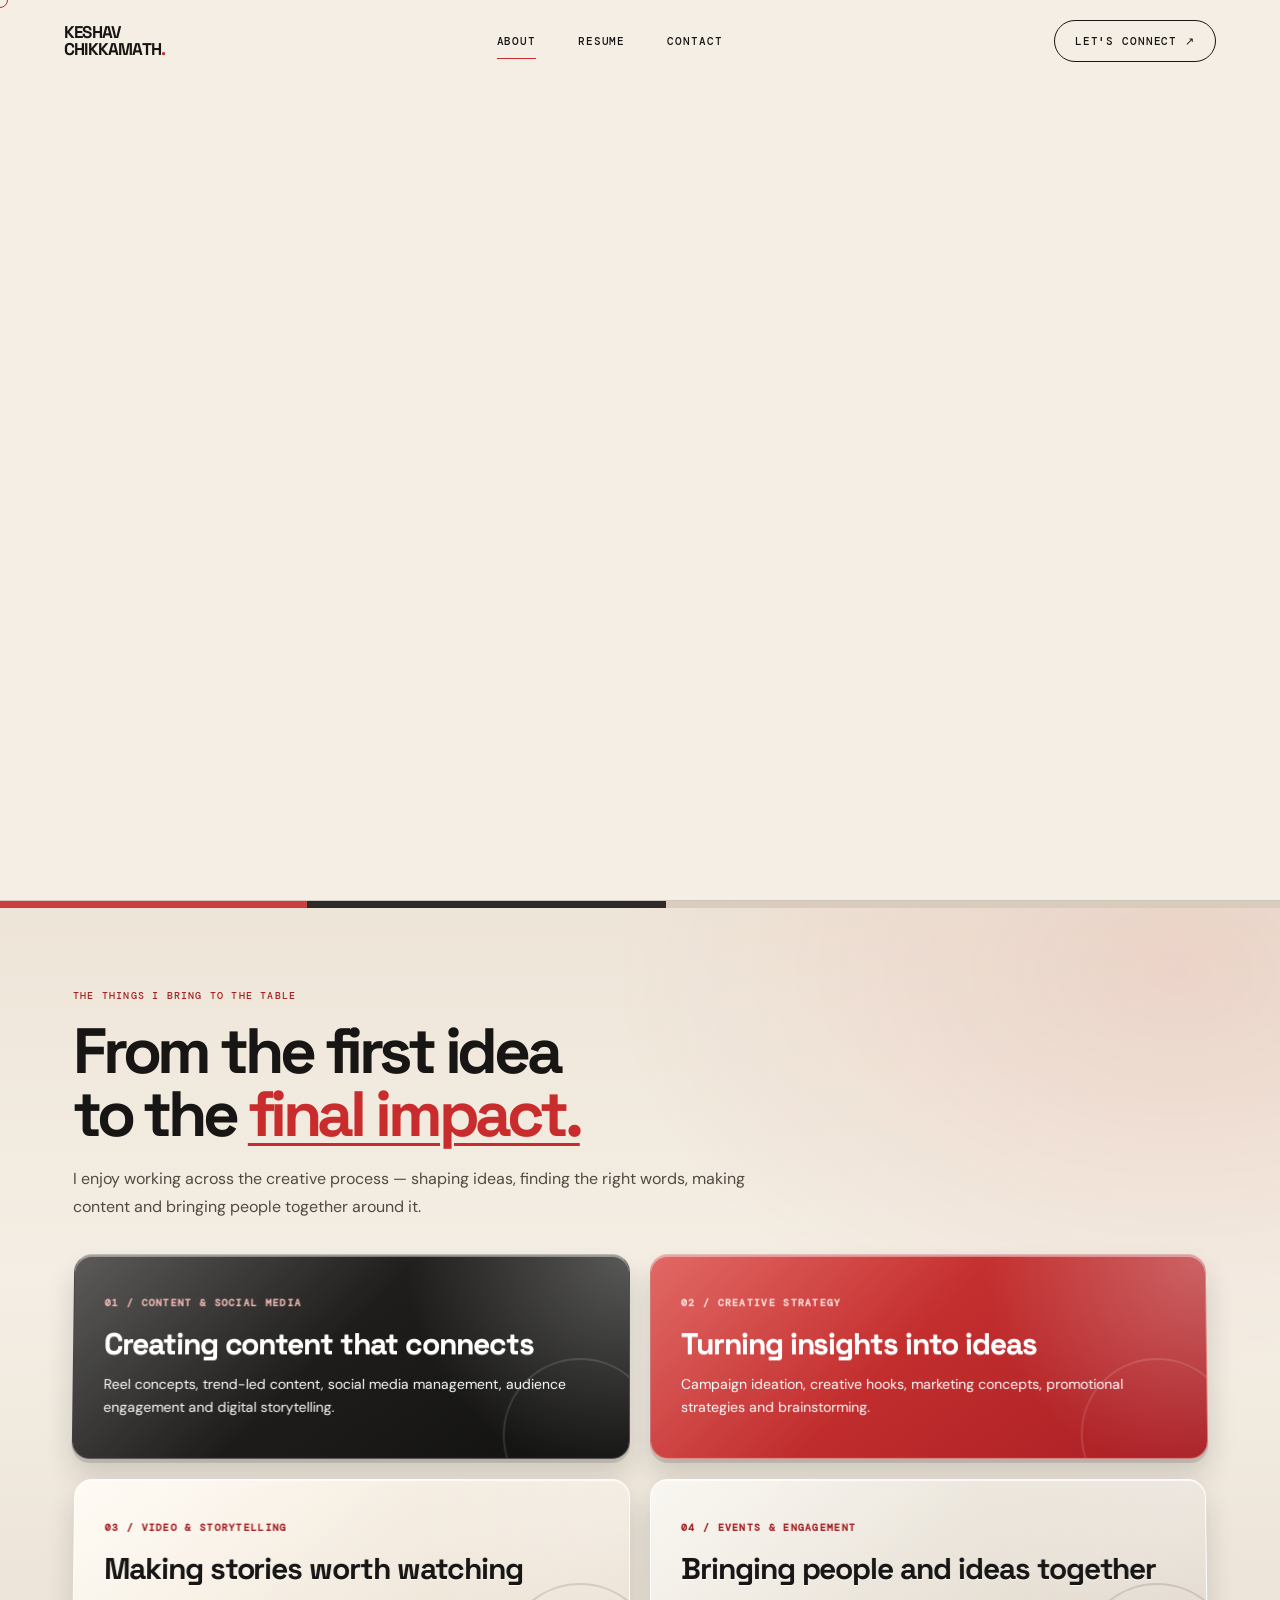
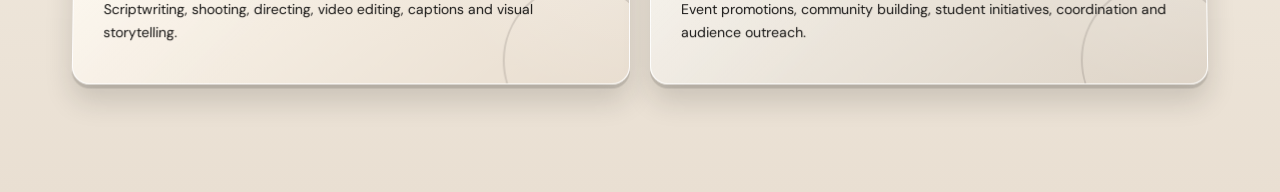
==== commit 9595273b: "Refresh About page stylesheet cache version" ====
--- a/index.html
+++ b/index.html
@@ -5,7 +5,7 @@
   <meta name="description" content="Keshav Chikkamath — Content Marketer, Brand Storyteller and aspiring Ad Filmmaker.">
   <meta name="theme-color" content="#f4eee4">
   <title>Keshav Chikkamath — Ideas. Impact. Inspiration.</title>
-  <link rel="stylesheet" href="styles.css?v=20261125-expertise-continuity">
+  <link rel="stylesheet" href="styles.css?v=20261125-expertise-polish-2">
 </head>
 <body class="home-page">
   <div class="cursor-dot" aria-hidden="true"></div>
--- a/styles.css
+++ b/styles.css
@@ -853,3 +853,84 @@
   .expertise-card { transition: none; }
   .expertise-card:hover { transform: none; }
 }
+
+
+/* Final About-page polish: nudge only the head hit-area left and unify
+   the expertise cards with the hero's red / charcoal / cream / white palette. */
+.video-hero .brain-hotspot {
+  left: 60% !important;
+}
+@media (max-width: 800px) {
+  .video-hero .brain-hotspot {
+    left: 40% !important;
+  }
+}
+
+/* Editorial, dimensional card treatment — crisp text, no scaling or rotation. */
+.expertise-grid {
+  perspective: 1500px;
+}
+.expertise-card {
+  border: 1px solid rgba(255,255,255,.72);
+  border-top-color: rgba(255,255,255,.95);
+  border-left-color: rgba(255,255,255,.84);
+  border-radius: 18px;
+  box-shadow:
+    0 4px 0 rgba(23,22,21,.14),
+    0 16px 28px rgba(23,22,21,.16),
+    inset 0 1px 0 rgba(255,255,255,.72);
+  transition: transform .25s ease, box-shadow .25s ease;
+  backface-visibility: hidden;
+}
+.expertise-card:hover {
+  transform: translateY(-8px);
+  box-shadow:
+    0 7px 0 rgba(23,22,21,.16),
+    0 25px 36px rgba(23,22,21,.22),
+    inset 0 1px 0 rgba(255,255,255,.9);
+  filter: none;
+}
+.expertise-card:before {
+  background:
+    linear-gradient(135deg, rgba(255,255,255,.24), transparent 46%),
+    radial-gradient(circle at 100% 0%, rgba(255,255,255,.28), transparent 38%);
+}
+.expertise-card:after {
+  border-width: 2px;
+  opacity: .13;
+}
+.expertise-pink {
+  background: linear-gradient(145deg, #292725, #111110);
+  color: #fff;
+  border-color: rgba(255,255,255,.2);
+  border-top-color: rgba(255,255,255,.42);
+}
+.expertise-pink > span, .expertise-pink h3, .expertise-pink p { color: #fff; }
+.expertise-pink > span { color: #f0b9b3; }
+.expertise-blue {
+  background: linear-gradient(145deg, #d83a35, #a91f25);
+  color: #fff;
+  border-color: rgba(255,255,255,.38);
+}
+.expertise-blue > span, .expertise-blue h3, .expertise-blue p { color: #fff; }
+.expertise-blue > span { color: #ffe0d9; }
+.expertise-yellow {
+  background: linear-gradient(145deg, #fffaf1, #e8ddcf);
+  color: #171615;
+  border-color: rgba(255,255,255,.95);
+}
+.expertise-yellow > span, .expertise-yellow h3, .expertise-yellow p { color: #171615; }
+.expertise-lilac {
+  background: linear-gradient(145deg, #f7f4ed, #ded4c7);
+  color: #171615;
+  border-color: rgba(255,255,255,.95);
+}
+.expertise-lilac > span, .expertise-lilac h3, .expertise-lilac p { color: #171615; }
+.expertise-yellow > span, .expertise-lilac > span { color: #a52224; }
+.expertise-yellow h3, .expertise-lilac h3 { text-shadow: 0 1px 0 rgba(255,255,255,.75); }
+@media (max-width: 650px) {
+  .expertise-card:hover { transform: translateY(-5px); }
+}
+@media (prefers-reduced-motion: reduce) {
+  .expertise-card, .expertise-card:hover { transform: none; }
+}
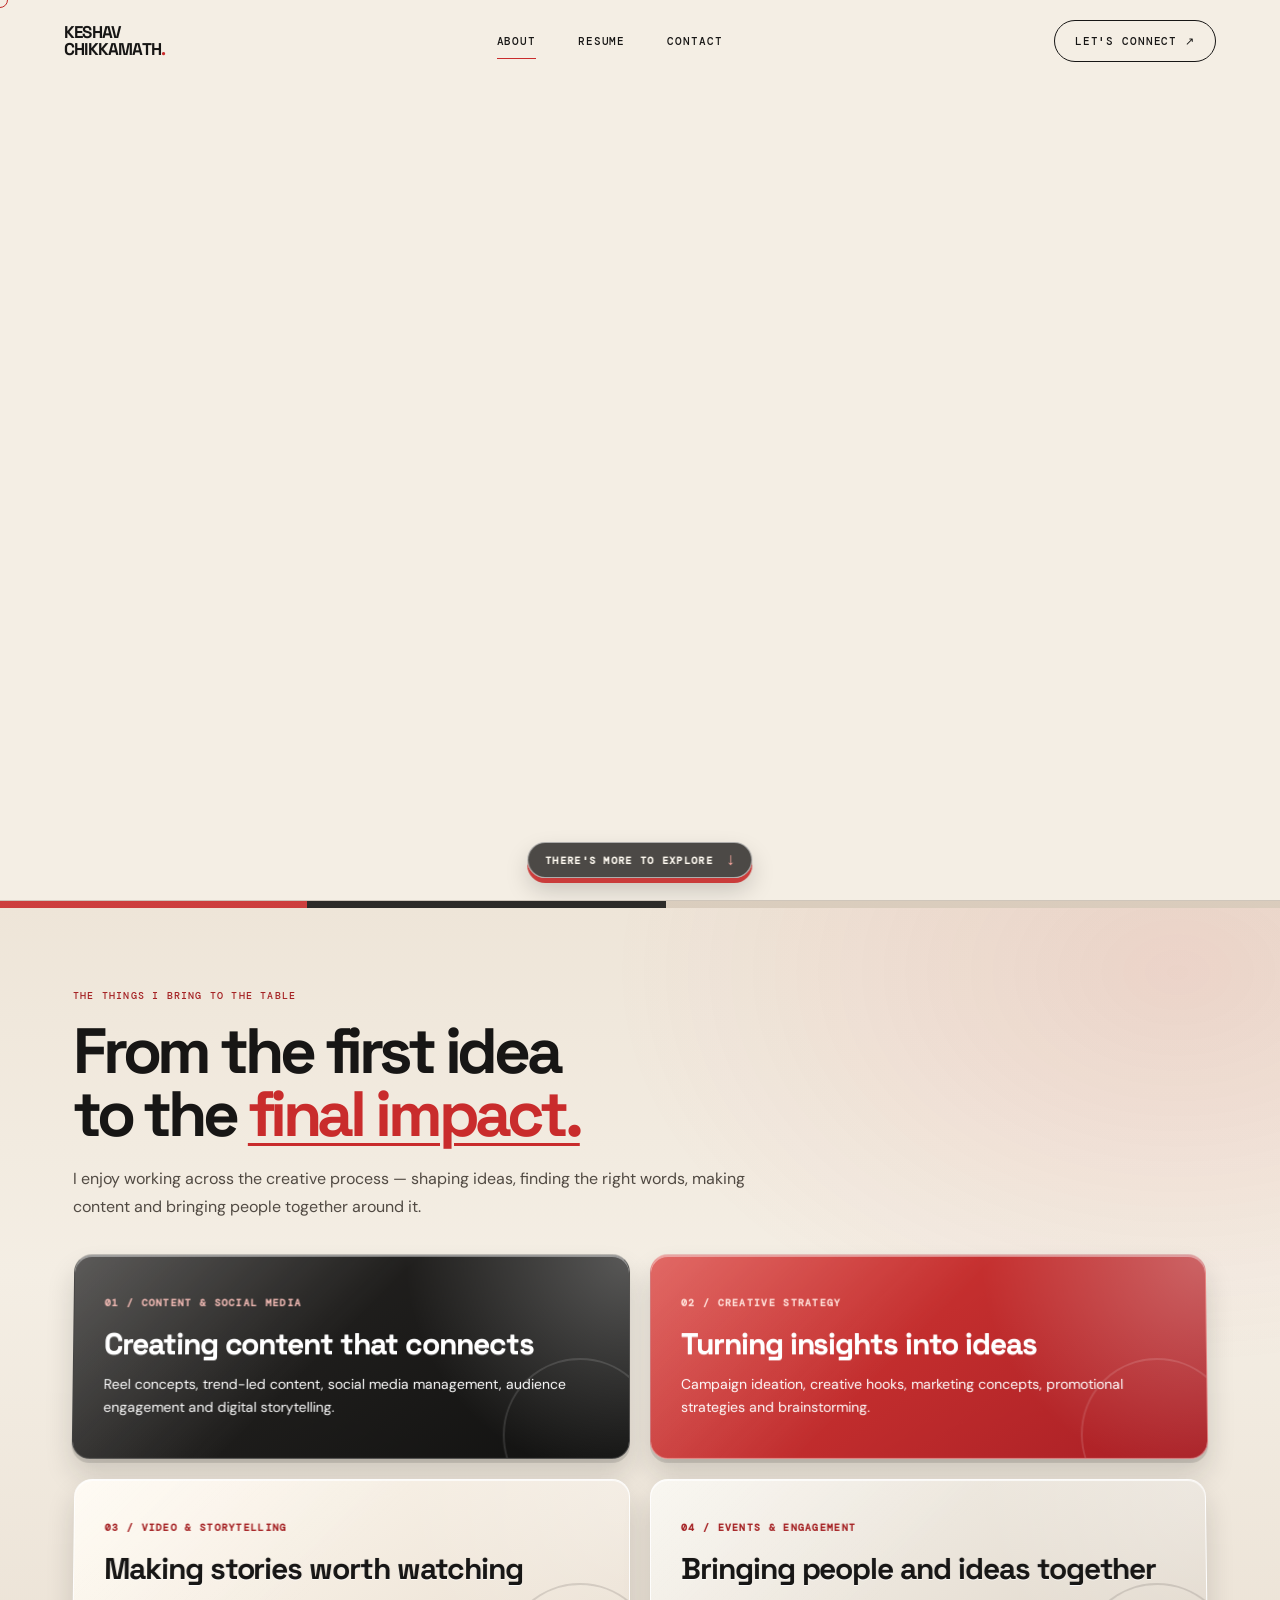
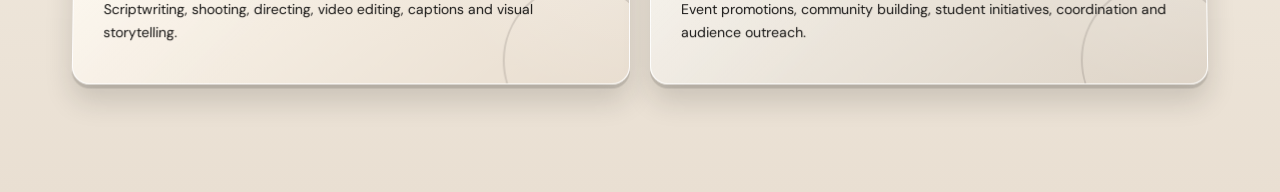
==== commit a4f6ca30: "Add scroll invitation below homepage hero hotspots" ====
--- a/index.html
+++ b/index.html
@@ -5,7 +5,7 @@
   <meta name="description" content="Keshav Chikkamath — Content Marketer, Brand Storyteller and aspiring Ad Filmmaker.">
   <meta name="theme-color" content="#f4eee4">
   <title>Keshav Chikkamath — Ideas. Impact. Inspiration.</title>
-  <link rel="stylesheet" href="styles.css?v=20261125-expertise-polish-2">
+  <link rel="stylesheet" href="styles.css?v=20261125-scroll-invitation">
 </head>
 <body class="home-page">
   <div class="cursor-dot" aria-hidden="true"></div>
@@ -57,6 +57,11 @@
       <span class="hotspot-label">See my background ↗</span>
     </button>
 
+    <a class="scroll-invitation" href="#expertise" aria-label="Scroll down to explore my expertise">
+      <span>There's more to explore</span>
+      <span class="scroll-arrow" aria-hidden="true">↓</span>
+    </a>
+
   </section>
   <section class="expertise-section" id="expertise">
     <div class="expertise-heading">
--- a/styles.css
+++ b/styles.css
@@ -934,3 +934,64 @@
 @media (prefers-reduced-motion: reduce) {
   .expertise-card, .expertise-card:hover { transform: none; }
 }
+
+
+/* Head hotspot: exact requested 50% horizontal position. */
+.video-hero .brain-hotspot {
+  left: 50% !important;
+}
+@media (max-width: 800px) {
+  .video-hero .brain-hotspot {
+    left: 50% !important;
+  }
+}
+
+/* A clear invitation to continue below the interactive hero. */
+.video-hero .scroll-invitation {
+  position: absolute;
+  z-index: 8;
+  left: 50%;
+  bottom: 22px;
+  transform: translateX(-50%);
+  display: inline-flex;
+  align-items: center;
+  gap: 12px;
+  padding: 10px 15px 10px 17px;
+  border: 1px solid rgba(255,255,255,.55);
+  border-radius: 999px;
+  background: rgba(23,22,21,.76);
+  color: #fffaf1;
+  box-shadow: 0 5px 0 rgba(201,44,44,.9), 0 12px 24px rgba(0,0,0,.18);
+  font: 600 10px var(--mono);
+  letter-spacing: .13em;
+  text-transform: uppercase;
+  backdrop-filter: blur(8px);
+  -webkit-backdrop-filter: blur(8px);
+  transition: background .2s ease, box-shadow .2s ease;
+}
+.video-hero .scroll-invitation:hover {
+  background: rgba(201,44,44,.94);
+  box-shadow: 0 5px 0 rgba(23,22,21,.85), 0 14px 26px rgba(0,0,0,.2);
+}
+.video-hero .scroll-invitation .scroll-arrow {
+  display: inline-block;
+  color: #ffaaa2;
+  font-size: 17px;
+  line-height: .8;
+  animation: scroll-nudge 1.25s ease-in-out infinite;
+}
+@keyframes scroll-nudge {
+  0%, 100% { transform: translateY(-2px); }
+  50% { transform: translateY(3px); }
+}
+@media (max-width: 520px) {
+  .video-hero .scroll-invitation {
+    bottom: 18px;
+    font-size: 9px;
+    padding: 9px 13px;
+    white-space: nowrap;
+  }
+}
+@media (prefers-reduced-motion: reduce) {
+  .video-hero .scroll-invitation .scroll-arrow { animation: none; }
+}
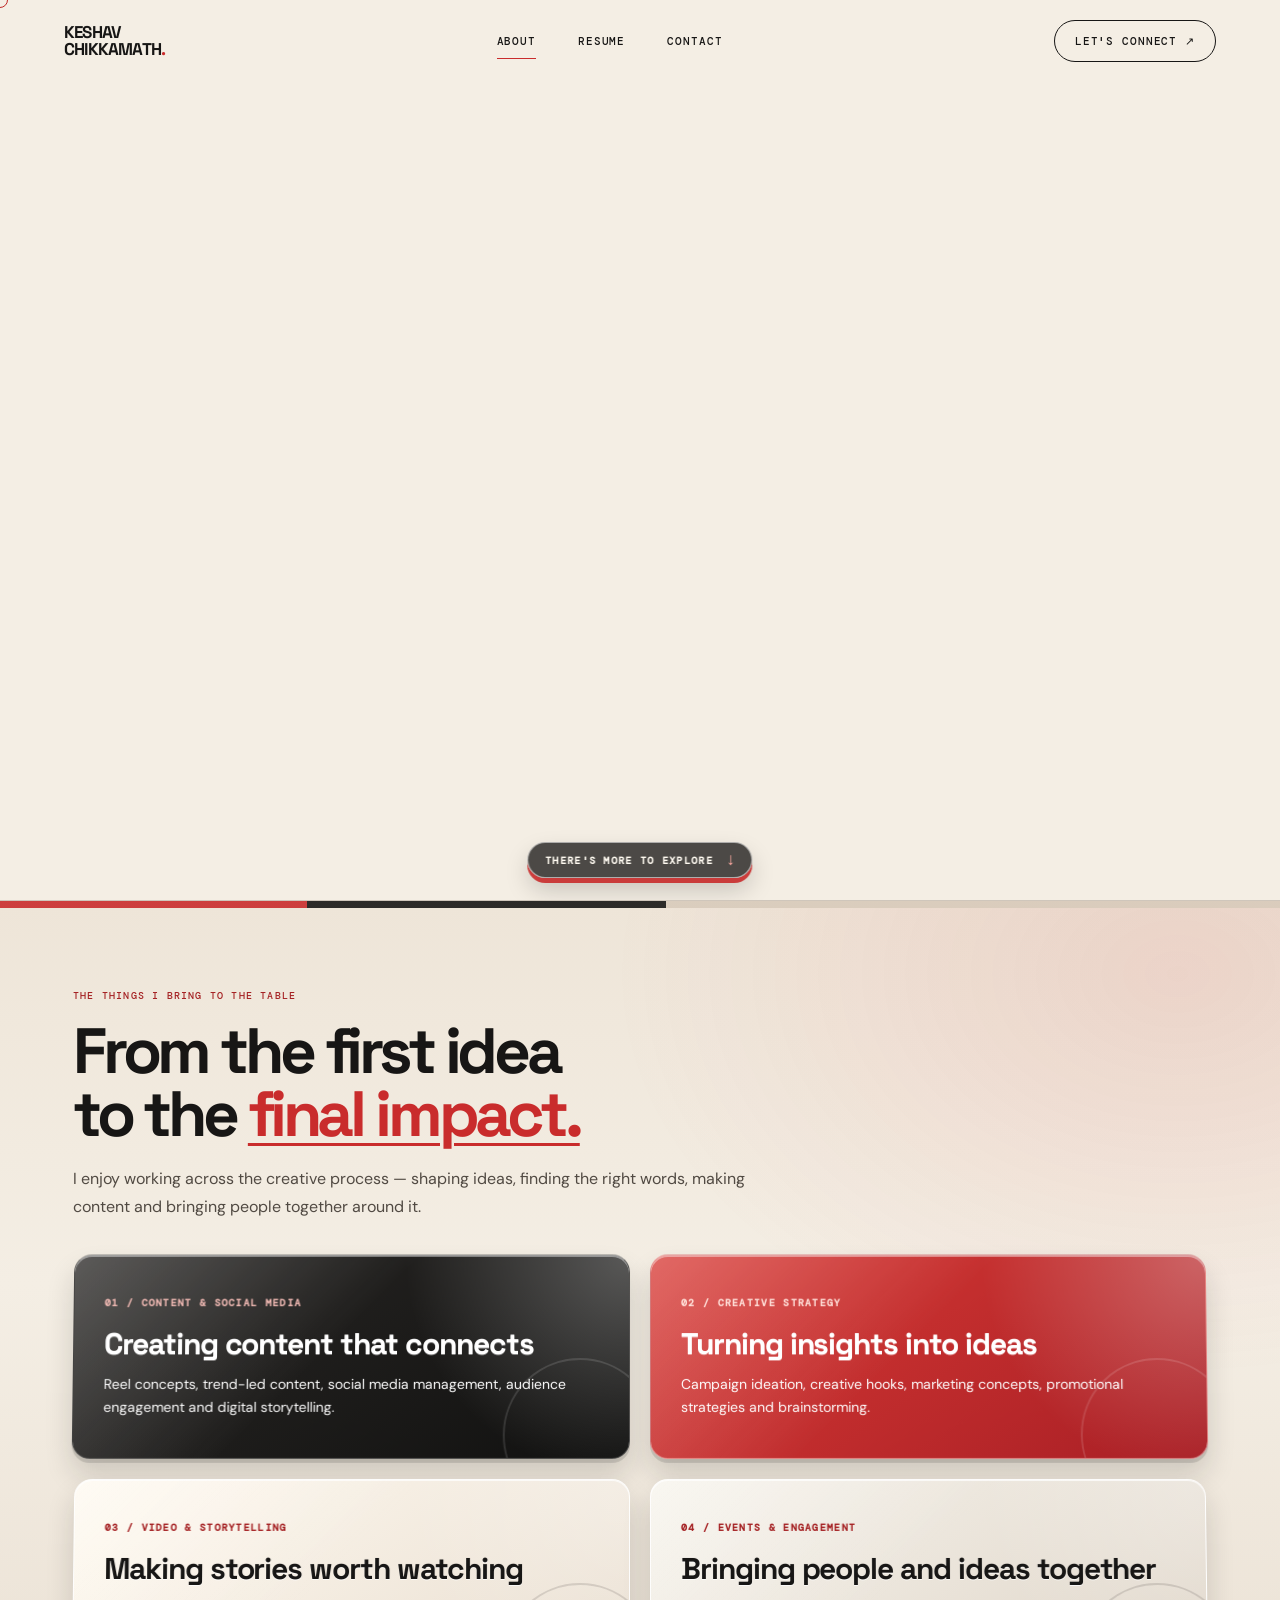
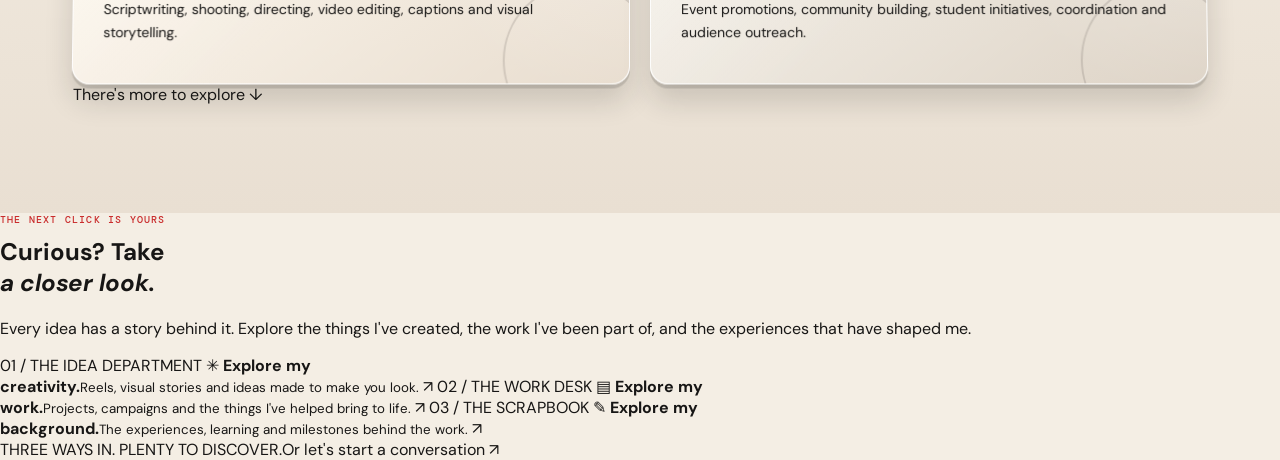
==== commit c14e34be: "Add three-door exploration section below About expertise" ====
--- a/index.html
+++ b/index.html
@@ -5,7 +5,7 @@
   <meta name="description" content="Keshav Chikkamath — Content Marketer, Brand Storyteller and aspiring Ad Filmmaker.">
   <meta name="theme-color" content="#f4eee4">
   <title>Keshav Chikkamath — Ideas. Impact. Inspiration.</title>
-  <link rel="stylesheet" href="styles.css?v=20261125-scroll-invitation">
+  <link rel="stylesheet" href="styles.css?v=20261125-explore-section">
 </head>
 <body class="home-page">
   <div class="cursor-dot" aria-hidden="true"></div>
@@ -75,6 +75,41 @@
       <article class="expertise-card expertise-yellow"><span>03 / VIDEO &amp; STORYTELLING</span><h3>Making stories worth watching</h3><p>Scriptwriting, shooting, directing, video editing, captions and visual storytelling.</p></article>
       <article class="expertise-card expertise-lilac"><span>04 / EVENTS &amp; ENGAGEMENT</span><h3>Bringing people and ideas together</h3><p>Event promotions, community building, student initiatives, coordination and audience outreach.</p></article>
     </div>
+    <div class="expertise-next">
+      <a class="scroll-invitation expertise-scroll" href="#explore-more" aria-label="Continue to explore my work">
+        <span>There's more to explore</span>
+        <span class="scroll-arrow" aria-hidden="true">↓</span>
+      </a>
+    </div>
+  </section>
+
+  <section class="explore-section" id="explore-more">
+    <div class="explore-heading">
+      <p class="eyebrow">THE NEXT CLICK IS YOURS</p>
+      <h2>Curious? Take<br><em>a closer look.</em></h2>
+      <p>Every idea has a story behind it. Explore the things I've created, the work I've been part of, and the experiences that have shaped me.</p>
+    </div>
+    <div class="explore-grid">
+      <a class="explore-card explore-creative" href="creativity.html">
+        <span class="explore-index">01 / THE IDEA DEPARTMENT</span>
+        <span class="explore-symbol" aria-hidden="true">✳</span>
+        <span class="explore-copy"><strong>Explore my<br>creativity.</strong><small>Reels, visual stories and ideas made to make you look.</small></span>
+        <span class="explore-arrow" aria-hidden="true">↗</span>
+      </a>
+      <a class="explore-card explore-work" href="work.html">
+        <span class="explore-index">02 / THE WORK DESK</span>
+        <span class="explore-symbol" aria-hidden="true">▤</span>
+        <span class="explore-copy"><strong>Explore my<br>work.</strong><small>Projects, campaigns and the things I've helped bring to life.</small></span>
+        <span class="explore-arrow" aria-hidden="true">↗</span>
+      </a>
+      <a class="explore-card explore-background" href="journey.html">
+        <span class="explore-index">03 / THE SCRAPBOOK</span>
+        <span class="explore-symbol" aria-hidden="true">✎</span>
+        <span class="explore-copy"><strong>Explore my<br>background.</strong><small>The experiences, learning and milestones behind the work.</small></span>
+        <span class="explore-arrow" aria-hidden="true">↗</span>
+      </a>
+    </div>
+    <div class="explore-footer-note"><span>THREE WAYS IN. PLENTY TO DISCOVER.</span><a href="contact.html">Or let's start a conversation ↗</a></div>
   </section>
   </main>
   <script src="script.js"></script>
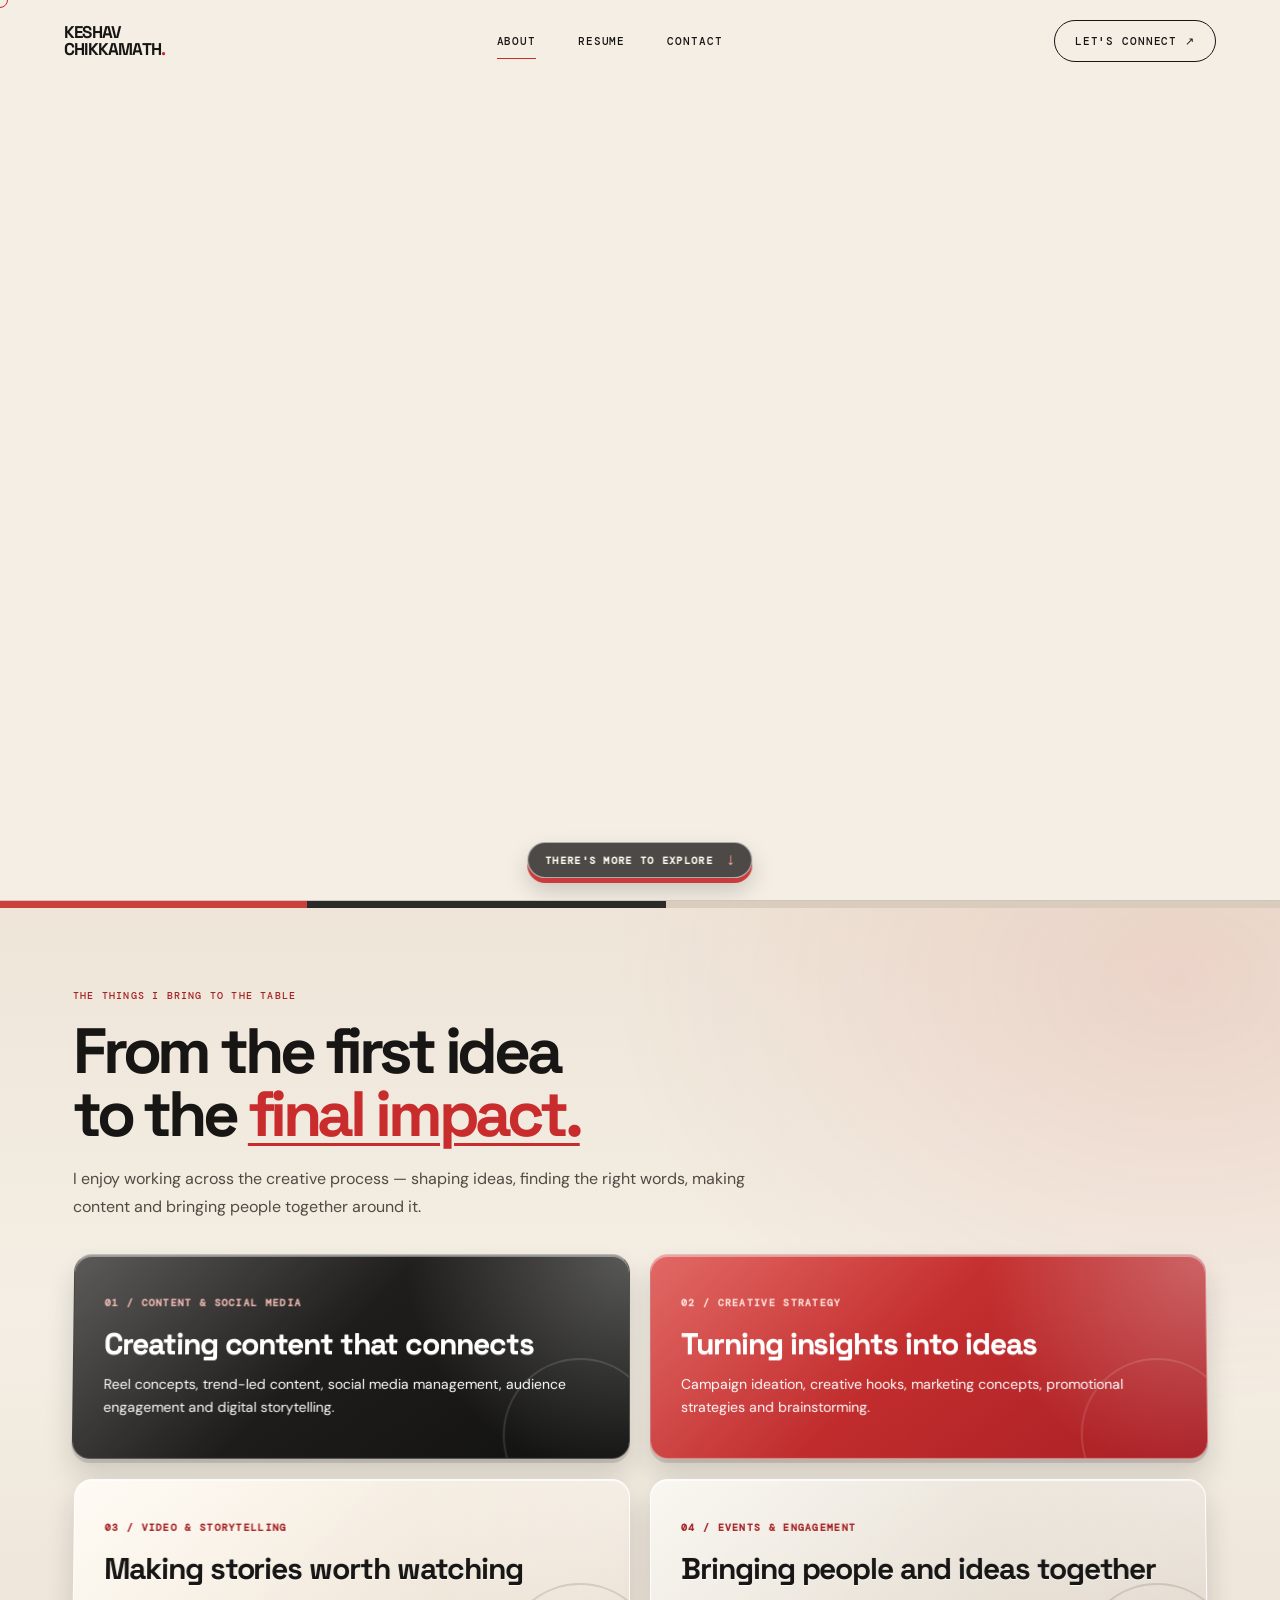
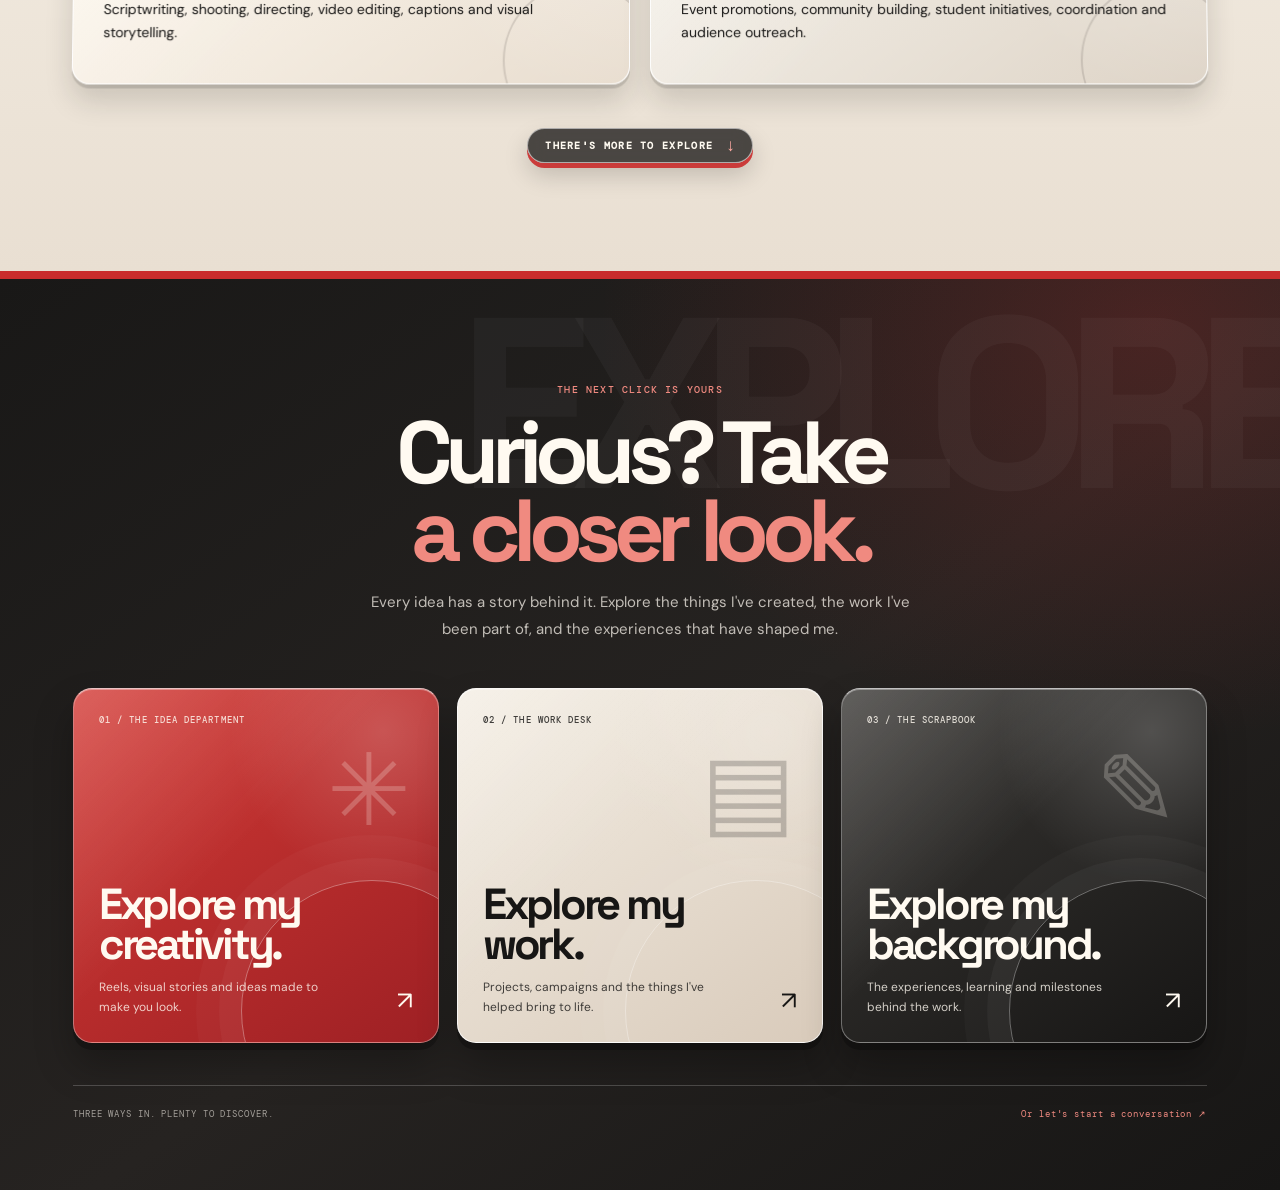
==== commit 1629b77a: "Refresh homepage stylesheet cache for latest refinements" ====
--- a/index.html
+++ b/index.html
@@ -5,7 +5,7 @@
   <meta name="description" content="Keshav Chikkamath — Content Marketer, Brand Storyteller and aspiring Ad Filmmaker.">
   <meta name="theme-color" content="#f4eee4">
   <title>Keshav Chikkamath — Ideas. Impact. Inspiration.</title>
-  <link rel="stylesheet" href="styles.css?v=20261125-explore-section">
+  <link rel="stylesheet" href="styles.css?v=20261125-scroll-and-hotspot-fix">
 </head>
 <body class="home-page">
   <div class="cursor-dot" aria-hidden="true"></div>
--- a/styles.css
+++ b/styles.css
@@ -995,3 +995,239 @@
 @media (prefers-reduced-motion: reduce) {
   .video-hero .scroll-invitation .scroll-arrow { animation: none; }
 }
+
+
+/* The next chapter: three bold doors into the rest of the portfolio. */
+.expertise-next {
+  display: flex;
+  justify-content: center;
+  padding: 44px 0 0;
+}
+.expertise-scroll {
+  position: relative;
+  left: auto;
+  bottom: auto;
+  transform: none;
+  text-decoration: none;
+}
+.expertise-scroll:hover { transform: translateY(2px); }
+.explore-section {
+  position: relative;
+  isolation: isolate;
+  overflow: hidden;
+  padding: 104px 5.7vw 70px;
+  color: #fffaf1;
+  background:
+    radial-gradient(ellipse at 90% 5%, rgba(201,44,44,.22), transparent 34%),
+    linear-gradient(145deg, #191817 0%, #262321 54%, #171615 100%);
+  border-top: 8px solid #c92c2c;
+}
+.explore-section:before {
+  content: "EXPLORE";
+  position: absolute;
+  z-index: -1;
+  right: -2vw;
+  top: 28px;
+  color: rgba(255,250,241,.035);
+  font: 700 clamp(100px,19vw,250px)/.8 var(--display);
+  letter-spacing: -.1em;
+  pointer-events: none;
+}
+.explore-heading {
+  max-width: 780px;
+  margin: 0 auto 46px;
+  text-align: center;
+}
+.explore-heading .eyebrow { color: #f08a80; }
+.explore-heading h2 {
+  margin: 18px 0 20px;
+  color: #fffaf1;
+  font: 700 clamp(48px,7vw,88px)/.88 var(--display);
+  letter-spacing: -.085em;
+}
+.explore-heading h2 em {
+  color: #f08a80;
+  font-style: normal;
+}
+.explore-heading > p:last-child {
+  max-width: 570px;
+  margin: 0 auto;
+  color: rgba(255,250,241,.72);
+  font-size: 15px;
+  line-height: 1.75;
+}
+.explore-grid {
+  display: grid;
+  grid-template-columns: repeat(3,minmax(0,1fr));
+  gap: 18px;
+  perspective: 1500px;
+}
+.explore-card {
+  position: relative;
+  isolation: isolate;
+  display: flex;
+  flex-direction: column;
+  justify-content: space-between;
+  min-height: 355px;
+  padding: 25px;
+  overflow: hidden;
+  border: 1px solid rgba(255,255,255,.38);
+  border-top-color: rgba(255,255,255,.72);
+  border-radius: 19px;
+  color: #fffaf1;
+  box-shadow: 0 7px 0 rgba(0,0,0,.25), 0 22px 38px rgba(0,0,0,.28), inset 0 1px 0 rgba(255,255,255,.35);
+  transform: translateY(0);
+  transition: transform .28s ease, box-shadow .28s ease, border-color .28s ease;
+  backface-visibility: hidden;
+}
+.explore-card:before {
+  content: "";
+  position: absolute;
+  z-index: -1;
+  inset: 0;
+  background: linear-gradient(135deg,rgba(255,255,255,.2),transparent 45%), radial-gradient(circle at 85% 12%,rgba(255,255,255,.18),transparent 35%);
+  pointer-events: none;
+}
+.explore-card:after {
+  content: "";
+  position: absolute;
+  z-index: -1;
+  right: -65px;
+  bottom: -100px;
+  width: 260px;
+  height: 260px;
+  border: 1px solid rgba(255,255,255,.34);
+  border-radius: 50%;
+  box-shadow: 0 0 0 22px rgba(255,255,255,.035), 0 0 0 45px rgba(255,255,255,.025);
+  transition: transform .4s ease;
+}
+.explore-card:hover {
+  transform: translateY(-9px);
+  box-shadow: 0 10px 0 rgba(0,0,0,.28), 0 32px 48px rgba(0,0,0,.36), inset 0 1px 0 rgba(255,255,255,.52);
+  border-color: rgba(255,255,255,.72);
+}
+.explore-card:hover:after { transform: scale(1.12) translate(-8px,-8px); }
+.explore-creative { background: linear-gradient(145deg,#d33a35,#9e2024); }
+.explore-work { background: linear-gradient(145deg,#f4eee4,#d9cbbb); color: #171615; border-color: rgba(255,255,255,.82); }
+.explore-background { background: linear-gradient(145deg,#3a3835,#171615); }
+.explore-index {
+  font: 500 9px var(--mono);
+  letter-spacing: .12em;
+  opacity: .82;
+}
+.explore-symbol {
+  position: absolute;
+  top: 57px;
+  right: 27px;
+  font: 100px/.9 var(--display);
+  opacity: .22;
+  transition: transform .35s ease, opacity .35s ease;
+}
+.explore-card:hover .explore-symbol { transform: rotate(14deg) scale(1.08); opacity: .34; }
+.explore-copy { display: flex; flex-direction: column; gap: 14px; max-width: 270px; }
+.explore-copy strong {
+  font: 700 clamp(32px,3.4vw,48px)/.91 var(--display);
+  letter-spacing: -.075em;
+}
+.explore-copy small {
+  max-width: 240px;
+  font-size: 12px;
+  line-height: 1.6;
+  opacity: .8;
+}
+.explore-arrow {
+  position: absolute;
+  right: 25px;
+  bottom: 25px;
+  font-size: 25px;
+  transition: transform .2s ease;
+}
+.explore-card:hover .explore-arrow { transform: translate(4px,-4px); }
+.explore-footer-note {
+  display: flex;
+  justify-content: space-between;
+  align-items: center;
+  gap: 20px;
+  margin-top: 42px;
+  padding-top: 22px;
+  border-top: 1px solid rgba(255,255,255,.2);
+  font: 9px var(--mono);
+  letter-spacing: .1em;
+  color: rgba(255,250,241,.58);
+}
+.explore-footer-note a { color: #f08a80; }
+@media (max-width: 800px) {
+  .explore-grid { grid-template-columns: 1fr; max-width: 580px; margin: auto; }
+  .explore-card { min-height: 270px; }
+  .explore-heading { margin-bottom: 34px; }
+}
+@media (max-width: 520px) {
+  .explore-section { padding: 76px 6vw 42px; }
+  .explore-card { min-height: 250px; padding: 22px; }
+  .explore-footer-note { flex-direction: column; align-items: flex-start; }
+}
+@media (prefers-reduced-motion: reduce) {
+  .explore-card, .explore-card:after, .explore-symbol, .explore-arrow { transition: none; }
+  .explore-card:hover { transform: none; }
+}
+
+
+/* Match the second scroll invitation to the first hero invitation exactly. */
+.expertise-scroll {
+  z-index: 8;
+  display: inline-flex;
+  align-items: center;
+  gap: 12px;
+  padding: 10px 15px 10px 17px;
+  border: 1px solid rgba(255,255,255,.55);
+  border-radius: 999px;
+  background: rgba(23,22,21,.76);
+  color: #fffaf1;
+  box-shadow: 0 5px 0 rgba(201,44,44,.9), 0 12px 24px rgba(0,0,0,.18);
+  font: 600 10px var(--mono);
+  letter-spacing: .13em;
+  text-transform: uppercase;
+  text-decoration: none;
+  backdrop-filter: blur(8px);
+  -webkit-backdrop-filter: blur(8px);
+  transition: background .2s ease, box-shadow .2s ease;
+}
+.expertise-scroll:hover {
+  background: rgba(201,44,44,.94);
+  box-shadow: 0 5px 0 rgba(23,22,21,.85), 0 14px 26px rgba(0,0,0,.2);
+  transform: translateY(2px);
+}
+.expertise-scroll .scroll-arrow {
+  display: inline-block;
+  color: #ffaaa2;
+  font-size: 17px;
+  line-height: .8;
+  animation: scroll-nudge 1.25s ease-in-out infinite;
+}
+@media (max-width: 520px) {
+  .expertise-scroll {
+    font-size: 9px;
+    padding: 9px 13px;
+    white-space: nowrap;
+  }
+}
+@media (prefers-reduced-motion: reduce) {
+  .expertise-scroll .scroll-arrow { animation: none; }
+}
+
+/* Creativity hotspot: requested 35% position. Keep the label clickable
+   while the pointer travels from the head target onto the dialogue. */
+.video-hero .brain-hotspot {
+  left: 35% !important;
+}
+@media (max-width: 800px) {
+  .video-hero .brain-hotspot {
+    left: 35% !important;
+  }
+}
+.video-hero .brain-hotspot > .hotspot-label {
+  pointer-events: auto !important;
+}
+.video-hero .brain-hotspot.pointer-inside-head > .hotspot-label {
+  pointer-events: auto !important;
+}
